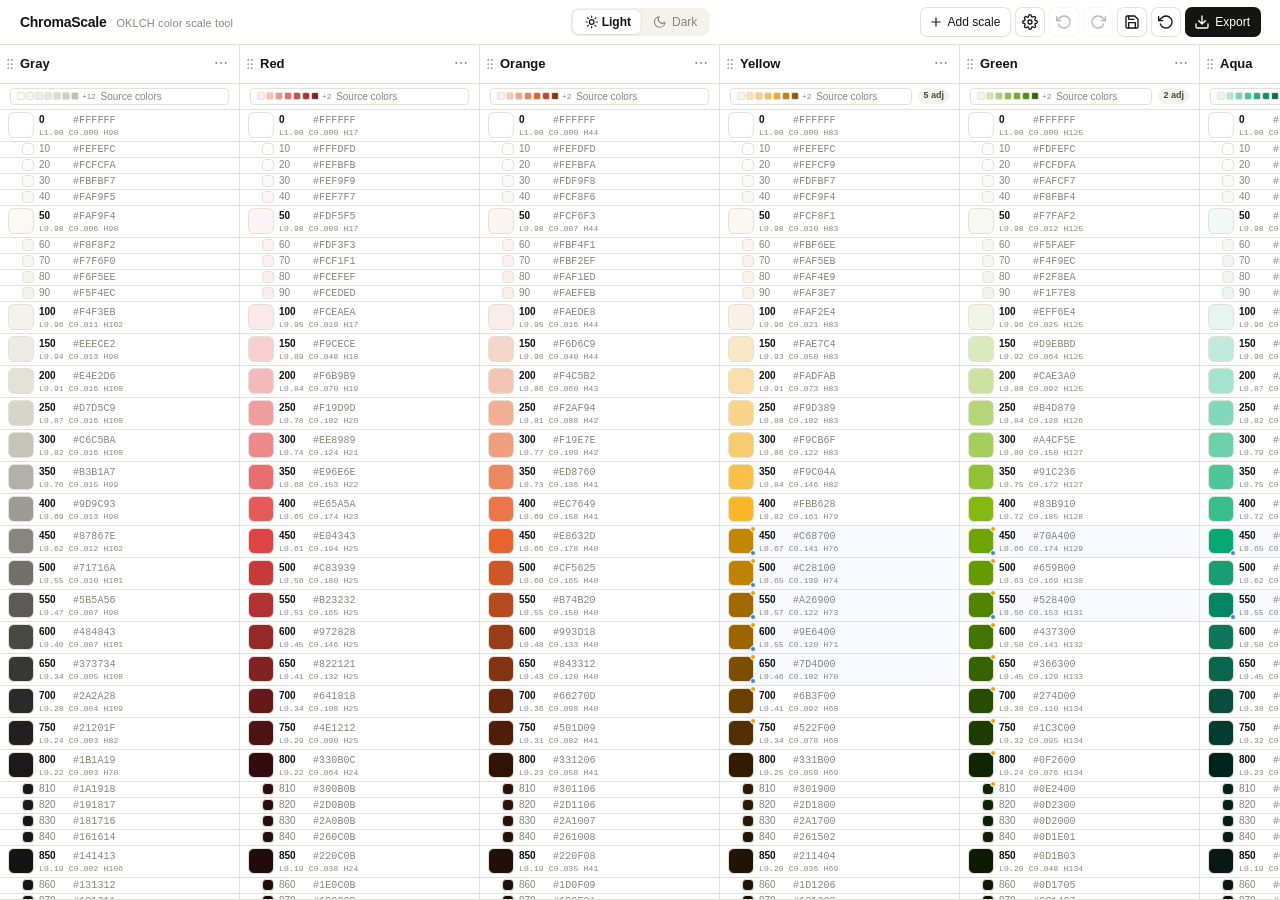
==== index.html @ 550b2a51 "Initial commit: ChromaScale OKLCH color scale generator - Core: OKLCH color engine, 35-step scale ge" ====
<!DOCTYPE html>
<html lang="en">
<head>
  <meta charset="UTF-8">
  <meta name="viewport" content="width=device-width, initial-scale=1.0">
  <title>ChromaScale</title>
  <link rel="stylesheet" href="style.css">
</head>
<body>
  <div id="app"></div>
  <script src="icons.js"></script>
  <script src="color-engine.js"></script>
  <script src="curve-editor.js"></script>
  <script src="scale-manager.js"></script>
  <script src="figma-push.js"></script>
  <script src="undo-manager.js"></script>

  <script src="ui.js"></script>
</body>
</html>
---- style.css ----
/* Register theme colors as typed properties so they can be transitioned */
@property --bg          { syntax: '<color>'; initial-value: #ffffff; inherits: true; }
@property --bg-subtle   { syntax: '<color>'; initial-value: #fafafa; inherits: true; }
@property --bg-muted    { syntax: '<color>'; initial-value: #f5f5f5; inherits: true; }
@property --bg-alt      { syntax: '<color>'; initial-value: #fafafa; inherits: true; }
@property --hover       { syntax: '<color>'; initial-value: #fafafa; inherits: true; }
@property --border      { syntax: '<color>'; initial-value: #e8e8e8; inherits: true; }
@property --border-strong { syntax: '<color>'; initial-value: #d0d0d0; inherits: true; }
@property --border-hover { syntax: '<color>'; initial-value: #aaaaaa; inherits: true; }
@property --text        { syntax: '<color>'; initial-value: #111111; inherits: true; }
@property --text-secondary { syntax: '<color>'; initial-value: #555555; inherits: true; }
@property --text-muted  { syntax: '<color>'; initial-value: #999999; inherits: true; }
@property --text-muted-strong { syntax: '<color>'; initial-value: #777777; inherits: true; }
@property --accent      { syntax: '<color>'; initial-value: #111111; inherits: true; }
@property --accent-fg   { syntax: '<color>'; initial-value: #ffffff; inherits: true; }
@property --outline-active { syntax: '<color>'; initial-value: #888888; inherits: true; }

*, *::before, *::after { box-sizing: border-box; margin: 0; padding: 0; }

/* Theme transition — only active during mode switch, removed after to prevent flash on page load */
:root.theme-transitioning {
  transition:
    --bg 0.18s ease,
    --bg-subtle 0.18s ease,
    --bg-muted 0.18s ease,
    --bg-alt 0.18s ease,
    --hover 0.18s ease,
    --border 0.18s ease,
    --border-strong 0.18s ease,
    --border-hover 0.18s ease,
    --text 0.18s ease,
    --text-secondary 0.18s ease,
    --text-muted 0.18s ease,
    --text-muted-strong 0.18s ease,
    --accent 0.18s ease,
    --accent-fg 0.18s ease,
    --outline-active 0.18s ease;
}

:root {
  --font-sans: -apple-system, BlinkMacSystemFont, "Segoe UI", Roboto, Helvetica, Arial, sans-serif;
  --font-mono: ui-monospace, "SF Mono", SFMono-Regular, Menlo, Consolas, "Liberation Mono", monospace;
  --bg: #ffffff;
  --bg-subtle: #fafafa;
  --bg-muted: #f5f5f5;
  --border: #e8e8e8;
  --border-strong: #d0d0d0;
  --text: #111;
  --text-secondary: #555;
  --text-muted: #999;
  --text-muted-strong: #777;
  --accent: #111;
  --accent-fg: #fff;
  --radius: 6px;
  --radius-sm: 4px;
}

html, body { 
  height: 100%; 
  font-family: var(--font-sans); 
  color: var(--text); 
  background: var(--bg);
  font-size: 13px;
  line-height: 1.5;
  -webkit-font-smoothing: antialiased;
}

#app {
  display: flex;
  flex-direction: column;
  height: 100vh;
  overflow: hidden;
}

/* === Header === */
.app-header {
  position: relative;
  display: flex;
  align-items: center;
  justify-content: space-between;
  padding: 8px 20px;
  border-bottom: 1px solid var(--border);
  flex-shrink: 0;
  background: var(--bg);
  z-index: 10;
}

.header-left { display: flex; align-items: baseline; gap: 10px; min-width: 0; }
.app-title { font-size: 14px; font-weight: 700; letter-spacing: -0.02em; white-space: nowrap; }
.app-subtitle { font-size: 11px; color: var(--text-muted); font-weight: 400; letter-spacing: 0.01em; white-space: nowrap; }
.header-center { position: absolute; left: 50%; transform: translateX(-50%); }
.header-actions { display: flex; gap: 6px; }
.settings-wrap { position: relative; }
.settings-popover {
  position: absolute;
  top: calc(100% + 6px);
  right: 0;
  background: var(--bg);
  border: 1px solid var(--border);
  border-radius: var(--radius);
  box-shadow: 0 8px 24px rgba(0,0,0,0.12);
  z-index: 1000;
  min-width: 240px;
}
.settings-popover-header {
  padding: 10px 14px 8px;
  font-size: 12px;
  font-weight: 600;
  color: var(--text-secondary);
  border-bottom: 1px solid var(--border);
}
.settings-popover-header:not(:first-child) {
  border-top: 1px solid var(--border);
  margin-top: 2px;
}
.settings-popover-body {
  padding: 10px 14px;
  display: flex;
  flex-direction: column;
  gap: 10px;
}
.settings-row {
  display: flex;
  align-items: center;
  justify-content: space-between;
  gap: 10px;
}
.settings-label {
  font-size: 12px;
  color: var(--text);
  white-space: nowrap;
}
.settings-hint {
  color: var(--text-secondary);
  font-weight: 400;
}
.settings-row .control-input {
  width: 70px;
  flex-shrink: 0;
}

/* === Buttons === */
.btn {
  display: inline-flex;
  align-items: center;
  gap: 5px;
  padding: 5px 10px;
  border: none;
  border-radius: var(--radius);
  background: var(--bg);
  color: var(--text);
  font-family: var(--font-sans);
  font-size: 12px;
  font-weight: 500;
  cursor: pointer;
  line-height: 1.4;
  white-space: nowrap;
  /* Layered box-shadow border: spacer, border, outline, ring */
  box-shadow:
    0 0 0 0px transparent,
    0 0 0 1px var(--border),
    0 0 0 0px transparent,
    0 0 0 0px transparent;
  transition:
    box-shadow ease-out 200ms,
    background ease-out 200ms,
    color ease-out 100ms;
}
.btn:hover {
  background: var(--bg);
  box-shadow:
    0 0 0 2px var(--bg),
    0 0 0 3px var(--border-hover, var(--border-strong)),
    0 0 0 0px transparent,
    0 0 0 0px transparent;
  transition:
    box-shadow ease-in-out 100ms,
    background ease-in-out 100ms,
    color ease-in-out 50ms;
}
.btn:active {
  box-shadow:
    0 0 0 0px transparent,
    0 0 0 1px var(--border),
    0 0 0 0px transparent,
    0 0 0 0px transparent;
  transition:
    box-shadow ease-in-out 50ms,
    background ease-in-out 50ms,
    color ease-in-out 25ms;
}
.btn-primary {
  background: var(--accent);
  color: var(--accent-fg);
  box-shadow:
    0 0 0 0px transparent,
    0 0 0 1px var(--accent),
    0 0 0 0px transparent,
    0 0 0 0px transparent;
}
.btn-primary:hover {
  background: var(--accent);
  box-shadow:
    0 0 0 0.5px var(--accent),
    0 0 0 2px var(--accent),
    0 0 0 0px transparent,
    0 0 0 0px transparent;
}
.btn-primary:active {
  box-shadow:
    0 0 0 0px transparent,
    0 0 0 1px var(--accent),
    0 0 0 0px transparent,
    0 0 0 0px transparent;
}
.btn-ghost {
  background: transparent;
  color: var(--text-secondary);
  box-shadow: none;
}
.btn-ghost:hover { background: var(--bg-muted); color: var(--text); box-shadow: none; }
.btn > svg:first-child { margin-left: -2px; }
.btn-icon-only { padding: 0 6px; line-height: 0; height: 28px; }
.btn-icon-only > svg:first-child { margin-left: 0; }
.btn-icon-only:disabled { opacity: 0.3; cursor: default; pointer-events: none; }
/* === Popover + Anchor Positioning Tooltips === */
/* Base: position: fixed with JS-set custom properties as fallback for older browsers.
   Enhanced: CSS anchor positioning (Chrome 125+, Firefox 131+, Safari 18+) overrides. */
#shared-tooltip {
  position: fixed;
  top: var(--tip-top, -9999px);
  left: var(--tip-left, -9999px);
  translate: -50% 0;
  margin: 0;
  margin-top: -6px;
  pointer-events: none;
  background: var(--accent);
  color: var(--accent-fg);
  padding: 4px 8px;
  border: none;
  border-radius: 6px;
  font-family: var(--font-sans);
  font-size: 12px;
  font-weight: 500;
  line-height: 1.4;
  letter-spacing: 0.005em;
  white-space: nowrap;
  box-shadow: 0 4px 12px rgba(0,0,0,0.12), 0 1px 3px rgba(0,0,0,0.08);
  max-width: 260px;
}

/* Enhanced: CSS Anchor Positioning */
@supports (anchor-name: --x) {
  #shared-tooltip {
    top: auto;
    left: auto;
    position-anchor: --tip-anchor;
    inset: auto;
    bottom: anchor(top);
    left: anchor(center);
    margin-top: 0;
    margin-bottom: 6px;
    position-try-fallbacks: flip-block;
  }
}
/* Override default popover ::backdrop */
#shared-tooltip::backdrop {
  display: none;
}
.btn-icon {
  display: inline-flex;
  align-items: center;
  justify-content: center;
  width: 24px;
  height: 24px;
  border: none;
  background: transparent;
  border-radius: var(--radius-sm);
  cursor: pointer;
  color: var(--text-muted);
  transition: all 0.12s;
  flex-shrink: 0;
}
.btn-icon:hover { background: var(--bg-muted); color: var(--text); }

/* === Scale More Menu === */
.scale-more-wrap {
  position: relative;
  flex-shrink: 0;
  margin-right: 0px;
}
.btn-more {
  color: var(--text-muted);
  transition: color 0.12s;
}
.btn-more:hover {
  color: var(--text-muted-strong);
}
.btn-more.active,
.scale-more-wrap:has(.scale-dropdown) .btn-more {
  background: var(--bg-muted);
  color: var(--text);
}
.scale-dropdown {
  position: absolute;
  top: calc(100% + 4px);
  right: 0;
  z-index: 200;
  min-width: 180px;
  background: var(--bg);
  border: 1px solid var(--border);
  border-radius: var(--radius);
  box-shadow: 0 8px 24px rgba(0,0,0,0.12), 0 2px 6px rgba(0,0,0,0.06);
  padding: 4px;
  animation: dropdownIn 0.12s ease-out;
}
@keyframes dropdownIn {
  from { opacity: 0; transform: translateY(-4px) scale(0.97); }
}
.dropdown-item {
  display: flex;
  align-items: center;
  gap: 8px;
  width: 100%;
  padding: 6px 10px;
  border: none;
  background: transparent;
  border-radius: 4px;
  cursor: pointer;
  font-family: var(--font-sans);
  font-size: 12px;
  color: var(--text);
  text-align: left;
  transition: background 0.1s;
}
.dropdown-item:hover:not(:disabled) {
  background: var(--bg-muted);
}
.dropdown-item:disabled {
  opacity: 0.35;
  cursor: not-allowed;
}
.dropdown-item-icon {
  display: flex;
  align-items: center;
  color: var(--text-muted);
  flex-shrink: 0;
}
.dropdown-item:hover:not(:disabled) .dropdown-item-icon {
  color: var(--text);
}
.dropdown-item-label {
  flex: 1;
}
.dropdown-item-danger {
  color: #dc2626;
}
.dropdown-item-danger .dropdown-item-icon {
  color: #dc2626;
}
.dropdown-item-danger:hover:not(:disabled) {
  background: #fef2f2;
  color: #dc2626;
}
.dropdown-item-danger:hover:not(:disabled) .dropdown-item-icon {
  color: #dc2626;
}
.dropdown-divider {
  height: 1px;
  background: var(--border);
  margin: 4px 0;
}
body.dark-mode .scale-dropdown {
  box-shadow: 0 8px 24px rgba(0,0,0,0.4), 0 2px 6px rgba(0,0,0,0.2);
}
body.dark-mode .dropdown-item-danger:hover:not(:disabled) {
  background: rgba(220,38,38,0.12);
}

/* === Scales Container === */
.scales-container {
  display: flex;
  gap: 0;
  overflow-x: scroll;
  overflow-y: hidden;
  flex: 1;
  min-height: 0;
  border-bottom: 1px solid var(--border);
  padding: 0;
}

/* === Scale Column === */
.scale-column {
  min-width: 240px;
  flex: 1 0 240px;
  border-right: 1px solid var(--border);
  display: flex;
  flex-direction: column;
  overflow: clip;
  overflow-clip-margin: 40px;
  transition: background 0.12s, box-shadow 0.2s ease, padding 0.2s ease, opacity 0.2s ease;
}
.scale-column:hover { background: var(--hover); }
.scale-column.dimmed {
  opacity: 0.35;
  pointer-events: auto;
}
.scale-column.dimmed:hover { opacity: 0.55; }
.scale-column.selected,
.scale-column.source-active {
  background: var(--bg-subtle);
  border-radius: 12px;
  box-shadow: 0 0 0 8px var(--scale-step0, var(--bg)), inset 0 0 0 2px var(--outline-active);
  padding: 2px;
  z-index: 2;
  position: relative;
}
.scale-column.selected .scale-header,
.scale-column.source-active .scale-header {
  border-bottom-color: var(--outline-active);
  border-bottom-width: 2px;
}

.scale-header {
  display: flex;
  align-items: center;
  justify-content: space-between;
  padding: 6px 6px 6px 0;
  border-bottom: 1px solid var(--border);
  flex-shrink: 0;
  gap: 4px;
}

.drag-handle {
  display: flex;
  align-items: center;
  justify-content: center;
  width: 20px;
  height: 24px;
  flex-shrink: 0;
  cursor: grab;
  color: var(--text-muted);
  opacity: 1;
  margin-right: -8px;
  transition: color 0.12s;
}
.drag-handle:hover {
  color: var(--text-muted-strong);
}
.drag-handle:active {
  cursor: grabbing;
}

.scale-column.dragging {
  opacity: 0.4;
}
.scale-column.drag-over-left {
  box-shadow: inset 3px 0 0 var(--accent);
}
.scale-column.drag-over-right {
  box-shadow: inset -3px 0 0 var(--accent);
}

.header-badge {
  font-size: 9px;
  font-weight: 600;
  padding: 1px 5px;
  border-radius: 8px;
  white-space: nowrap;
  flex-shrink: 0;
}
.adjusted-badge { background: var(--bg-muted); color: var(--text-secondary); }

.scale-name-input {
  border: none;
  background: transparent;
  font-family: var(--font-sans);
  font-size: 13px;
  font-weight: 600;
  color: var(--text);
  padding: 2px 4px;
  border-radius: var(--radius-sm);
  width: 100%;
  min-width: 0;
  outline: none;
}
.scale-name-input:focus { background: var(--bg); box-shadow: 0 0 0 1.5px var(--border-strong); }

/* === Source Colors Button === */
.source-colors-wrap {
  position: relative;
  flex-shrink: 0;
  padding: 4px 10px;
  border-bottom: 1px solid var(--border);
  display: flex;
  align-items: center;
  justify-content: center;
  gap: 6px;
}

.btn-source-colors {
  display: flex;
  align-items: center;
  flex: 1;
  gap: 5px;
  padding: 2px 6px;
  border: 1px solid var(--border);
  border-radius: var(--radius-sm);
  background: var(--bg);
  cursor: pointer;
  font-family: var(--font-sans);
  font-size: 10px;
  color: var(--text-muted);
  transition: all 0.12s;
  white-space: nowrap;
}
.btn-source-colors:hover {
  border-color: var(--border-strong);
  color: var(--text-secondary);
  background: var(--bg-muted);
}

.source-swatches-row {
  display: flex;
  gap: 1px;
  align-items: center;
}

.source-mini-swatch {
  width: 8px;
  height: 8px;
  border-radius: 2px;
  border: 0.5px solid var(--border);
  flex-shrink: 0;
}

.source-more {
  font-size: 8px;
  color: var(--text-muted);
  margin-left: 2px;
}

.source-label {
  font-weight: 500;
}

/* === Source Colors Panel (full-column takeover) === */
.source-panel {
  position: absolute;
  inset: 0;
  z-index: 10;
  background: var(--bg);
  display: flex;
  flex-direction: column;
  overflow: hidden;
  border-radius: inherit;
  /* enter animation */
  animation: sourcePanelIn 0.28s cubic-bezier(0.16, 1, 0.3, 1);
}
.source-panel.closing {
  animation: sourcePanelOut 0.2s cubic-bezier(0.4, 0, 0.7, 0.2) forwards;
}

@keyframes sourcePanelIn {
  from { opacity: 0; transform: translateY(-6px); }
  to   { opacity: 1; transform: translateY(0); }
}
@keyframes sourcePanelOut {
  from { opacity: 1; transform: translateY(0); }
  to   { opacity: 0; transform: translateY(-6px); }
}

.source-panel-gradient {
  flex-shrink: 0;
  margin: 8px 0 8px 8px;
  border-radius: 8px;
  border: 1px solid var(--border);
}

.source-panel-content {
  flex: 1;
  display: flex;
  flex-direction: column;
  min-width: 0;
  overflow: hidden;
}

.source-panel-middle {
  display: flex;
  flex-direction: row;
  flex: 1;
  min-height: 0;
  overflow: hidden;
}

.source-panel-header {
  display: flex;
  align-items: center;
  justify-content: space-between;
  padding: 6px 10px;
  border-bottom: 1px solid var(--border);
  flex-shrink: 0;
}

.source-panel-title {
  font-size: 11px;
  font-weight: 600;
  color: var(--text-secondary);
}

.source-panel-list {
  padding: 8px 10px;
  display: flex;
  flex-direction: column;
  gap: 4px;
  flex: 1;
  overflow-y: auto;
  min-height: 0;
}

.source-panel .out-of-range-note {
  margin: 0 10px 4px;
  flex-shrink: 0;
}

.source-panel-footer {
  padding: 8px 10px 8px;
  flex-shrink: 0;
  display: flex;
  justify-content: center;
}

/* === Color Inputs === */
.color-input-row {
  display: flex;
  align-items: center;
  gap: 4px;
}

.color-swatch-input {
  width: 20px;
  height: 20px;
  border-radius: var(--radius-sm);
  border: 1px solid var(--border);
  cursor: pointer;
  position: relative;
  overflow: hidden;
  flex-shrink: 0;
}

.native-color-picker {
  position: absolute;
  inset: -4px;
  width: calc(100% + 8px);
  height: calc(100% + 8px);
  opacity: 0;
  cursor: pointer;
}

.hex-input {
  flex: 1;
  min-width: 0;
  border: 1px solid var(--border);
  border-radius: var(--radius-sm);
  padding: 2px 5px;
  font-family: var(--font-mono);
  font-size: 10px;
  background: var(--bg);
  color: var(--text);
  outline: none;
}
.hex-input:focus { border-color: var(--accent); }

.color-input-row.out-of-range {
  position: relative;
}
.color-input-row.out-of-range::after {
  content: '';
  position: absolute;
  inset: 0;
  background: repeating-linear-gradient(
    -45deg,
    transparent,
    transparent 3px,
    rgba(0,0,0,0.03) 3px,
    rgba(0,0,0,0.03) 5px
  );
  pointer-events: none;
  border-radius: 2px;
}

.out-of-range-note {
  font-size: 10px;
  color: #b45309;
  background: #fffbeb;
  border: 1px solid #fde68a;
  border-radius: var(--radius-sm);
  padding: 2px 6px;
  margin-top: 2px;
  line-height: 1.4;
}

.btn-add-color { font-size: 11px; padding: 5px 8px; width: 100%; justify-content: center; }
.btn-remove-color { width: 20px; height: 20px; }

/* === Swatch Area === */
.swatch-area {
  position: relative;
  display: flex;
  gap: 0;
  flex: 1;
  min-height: 0;
  overflow-y: auto;
  border-radius: inherit;
}

.gradient-strip {
  flex-shrink: 0;
  border-right: 1px solid var(--border);
}

.swatch-list {
  flex: 1;
  display: flex;
  flex-direction: column;
}

.swatch-list .swatch-row {
  flex: 1;
}
.swatch-list .swatch-row.minor {
  flex: 0.55;
}

.swatch-divider {
  height: 1px;
  background: var(--border);
  margin: 0;
  flex-shrink: 0;
}

/* Compact swatch rows — major steps taller, minor steps shorter */
.swatch-row {
  display: flex;
  align-items: center;
  gap: 5px;
  padding: 2px 8px;
  flex-shrink: 0;
  min-height: 32px;
  border-bottom: 1px solid var(--border);
  transition: background 0.08s;
}
.swatch-row:last-child { border-bottom: none; }
.swatch-row:hover {
  background: var(--bg-subtle);
  border-radius: 8px;
  box-shadow: inset 0 0 0 1.5px var(--outline-active);
  z-index: 1;
  position: relative;
  border-color: transparent;
}
.swatch-row.minor:hover {
  border-radius: 5px;
}

/* Minor steps are more compact */
.swatch-row.minor {
  min-height: 16px;
  max-height: 20px;
  padding: 1px 8px 1px 22px;
}
.swatch-row.minor .step-label {
  font-weight: 400;
  color: var(--text-muted);
}
.swatch-row.minor .swatch-color {
  width: 12px;
  height: 12px;
  border-radius: 4px;
}

/* Adjusted steps get subtle highlight */
.swatch-row.adjusted {
  background: rgba(59, 130, 246, 0.04);
}

.swatch-color {
  width: 26px;
  height: 26px;
  border-radius: 6px;
  border: 1px solid var(--border);
  flex-shrink: 0;
  position: relative;
}

.gamut-dot {
  position: absolute;
  top: -3px;
  right: -3px;
  width: 6px;
  height: 6px;
  border-radius: 50%;
  background: #f59e0b;
  border: 1px solid var(--bg);
}

.adjusted-dot {
  position: absolute;
  bottom: -3px;
  right: -3px;
  width: 6px;
  height: 6px;
  border-radius: 50%;
  background: #3b82f6;
  border: 1px solid var(--bg);
}

.swatch-info {
  flex: 1;
  min-width: 0;
  display: flex;
  flex-direction: column;
  gap: 0;
}

.swatch-label-hex {
  display: flex;
  align-items: baseline;
  gap: 6px;
}

.step-label {
  font-weight: 600;
  font-size: 10px;
  color: var(--text);
  width: 28px;
  flex-shrink: 0;
  font-variant-numeric: tabular-nums;
}

.hex-value {
  font-family: var(--font-mono);
  font-size: 10px;
  color: var(--text-muted);
  letter-spacing: 0.01em;
}

.swatch-oklch {
  font-family: var(--font-mono);
  font-size: 8px;
  color: var(--text-muted);
  letter-spacing: 0.02em;
  line-height: 1.2;
}

/* === Toast Notification === */
.toast-notification {
  position: fixed;
  bottom: 24px;
  left: 50%;
  transform: translateX(-50%) translateY(20px);
  background: var(--text);
  color: var(--bg);
  padding: 8px 20px;
  border-radius: 8px;
  font-size: 13px;
  font-weight: 500;
  box-shadow: 0 4px 16px rgba(0,0,0,0.2);
  z-index: 10000;
  opacity: 0;
  transition: opacity 0.2s, transform 0.2s;
  pointer-events: none;
}
.toast-notification.visible {
  opacity: 1;
  transform: translateX(-50%) translateY(0);
}
.toast-notification.toast-error {
  background: #b53333;
}
body.dark-mode .toast-notification.toast-error {
  background: #e04343;
  color: #fff;
}

/* === Mode Toggle === */
.mode-toggle {
  display: flex;
  gap: 2px;
  border-radius: 8px;
  padding: 2px;
  background: var(--bg-muted);
  position: relative;
}
.mode-slider {
  position: absolute;
  top: 2px;
  border-radius: 6px;
  background: var(--bg);
  box-shadow: 0 1px 3px rgba(0,0,0,0.08), 0 0 0 1px rgba(0,0,0,0.04);
  pointer-events: none;
  z-index: 0;
  transition: left 0.18s cubic-bezier(0.4, 0, 0.2, 1), width 0.18s cubic-bezier(0.4, 0, 0.2, 1);
}
body.dark-mode .mode-slider {
  box-shadow: 0 1px 3px rgba(0,0,0,0.3), 0 0 0 1px var(--border);
}
.mode-btn {
  position: relative;
  z-index: 1;
  display: flex;
  align-items: center;
  gap: 5px;
  padding: 5px 10px;
  font-size: 12px;
  font-weight: 400;
  border: none;
  background: transparent;
  color: var(--text-muted);
  cursor: pointer;
  border-radius: 6px;
  transition: color 0.25s ease;
}
.mode-btn .mode-label {
  transition: font-weight 0.2s ease;
}
.mode-btn.active {
  color: var(--text);
}
.mode-btn.active .mode-label {
  font-weight: 600;
}
.mode-btn:not(.active):hover {
  color: var(--text);
}
/* Icon switching: outline shown by default, filled when active */
.mode-icon {
  display: flex;
  align-items: center;
  transition: opacity 0.2s ease, transform 0.2s ease;
}
.mode-icon-filled {
  position: absolute;
  left: 12px;
  opacity: 0;
  transform: scale(0.7);
}
.mode-icon-outline {
  opacity: 1;
  transform: scale(1);
}
.mode-btn.active .mode-icon-filled {
  opacity: 1;
  transform: scale(1);
}
.mode-btn.active .mode-icon-outline {
  opacity: 0;
  transform: scale(0.7);
}
/* Dark mode: stronger shadows for elevated surfaces */
body.dark-mode .settings-popover {
  box-shadow: 0 8px 24px rgba(0,0,0,0.4), 0 2px 6px rgba(0,0,0,0.2);
}
body.dark-mode .modal {
  box-shadow: 0 20px 60px rgba(0,0,0,0.5), 0 0 0 1px var(--border);
}
body.dark-mode .scale-column.selected,
body.dark-mode .scale-column.source-active {
  box-shadow: 0 0 0 8px var(--scale-step0, var(--bg)), inset 0 0 0 2px var(--outline-active);
}
/* dark-mode .mode-btn.active box-shadow moved to .mode-slider */
body.dark-mode ::selection { background: rgba(255,255,255,0.12); }

/* === Curve panel close button === */
#btn-close-curve { margin-right: -6px; }
.btn-close-panel {
  display: flex;
  align-items: center;
  justify-content: center;
  width: 28px;
  height: 28px;
  border: none;
  border-radius: 6px;
  background: transparent;
  color: var(--text-muted);
  cursor: pointer;
  padding: 0;
  margin-left: 8px;
  transition: background 0.12s, color 0.12s;
}
.btn-close-panel:hover {
  background: var(--bg-muted);
  color: var(--text);
}

/* === Swatch row hover actions === */
.swatch-actions {
  display: flex;
  gap: 2px;
  align-items: center;
  margin-left: auto;
  opacity: 0;
  transition: opacity 0.12s;
  flex-shrink: 0;
}
.swatch-row:hover .swatch-actions {
  opacity: 1;
}
.swatch-action-btn {
  display: flex;
  align-items: center;
  justify-content: center;
  width: 22px;
  height: 22px;
  border: none;
  border-radius: 4px;
  background: transparent;
  color: var(--text-muted);
  cursor: pointer;
  padding: 0;
  transition: background 0.12s, color 0.12s;
}
.swatch-action-btn:hover {
  background: var(--bg-muted);
  color: var(--text);
}

/* === Contrast hover highlights === */
.swatch-row.hover-source {
  background: var(--bg-muted) !important;
  z-index: 2;
  position: relative;
}

.scale-column.contrast-hover .swatch-row:not(.hover-source):not(.contrast-a):not(.contrast-aa):not(.contrast-aaa) {
  opacity: 0.35;
}

/* A — 3:1 (large text) — gap ≥ 450 */
.swatch-row.contrast-a {
  position: relative;
  background: rgba(245, 158, 11, 0.08) !important;
  box-shadow: inset 3px 0 0 #f59e0b;
}

/* AA — 4.5:1 (normal text) — gap ≥ 550 */
.swatch-row.contrast-aa {
  position: relative;
  background: rgba(99, 102, 241, 0.08) !important;
  box-shadow: inset 3px 0 0 #6366f1;
}

/* AAA — 7:1 (enhanced) — gap ≥ 650 */
.swatch-row.contrast-aaa {
  position: relative;
  background: rgba(16, 185, 129, 0.08) !important;
  box-shadow: inset 3px 0 0 #10b981;
}

.contrast-ratio-badge {
  position: absolute;
  right: 4px;
  top: 50%;
  transform: translateY(-50%);
  font-family: var(--font-mono);
  font-size: 9px;
  font-weight: 600;
  padding: 1px 5px;
  border-radius: 6px;
  line-height: 1.3;
  white-space: nowrap;
  z-index: 3;
  pointer-events: none;
}

.contrast-a .contrast-ratio-badge {
  background: #fef3c7;
  color: #92400e;
}

.contrast-aa .contrast-ratio-badge {
  background: #e0e7ff;
  color: #3730a3;
}

.contrast-aaa .contrast-ratio-badge {
  background: #d1fae5;
  color: #065f46;
}

/* Zone boundary labels */
.contrast-zone-label {
  position: absolute;
  right: 4px;
  top: -1px;
  font-size: 8px;
  font-weight: 700;
  letter-spacing: 0.04em;
  text-transform: uppercase;
  padding: 0 4px;
  line-height: 1.4;
  border-radius: 0 0 3px 3px;
  z-index: 4;
  pointer-events: none;
}

.zone-label-a {
  background: #f59e0b;
  color: #fff;
}

.zone-label-aa {
  background: #6366f1;
  color: #fff;
}

.zone-label-aaa {
  background: #10b981;
  color: #fff;
}

/* Dark mode: contrast ratio badges */
body.dark-mode .contrast-a .contrast-ratio-badge {
  background: rgba(245, 158, 11, 0.2);
  color: #fbbf24;
}
body.dark-mode .contrast-aa .contrast-ratio-badge {
  background: rgba(99, 102, 241, 0.2);
  color: #a5b4fc;
}
body.dark-mode .contrast-aaa .contrast-ratio-badge {
  background: rgba(16, 185, 129, 0.2);
  color: #6ee7b7;
}

/* === Curve Panel === */
.curve-panel {
  border-top: 1px solid var(--border);
  padding: 10px 20px 14px;
  background: var(--bg-subtle);
  flex-shrink: 0;
  max-height: 44vh;
  overflow-y: auto;
  /* Slide animation */
  animation: curveSlideUp 0.22s cubic-bezier(0.22, 0.61, 0.36, 1) both;
  transform-origin: bottom;
}
.curve-panel.closing {
  animation: curveSlideDown 0.18s cubic-bezier(0.55, 0.06, 0.68, 0.19) both;
}
@keyframes curveSlideUp {
  from { opacity: 0; transform: translateY(16px); max-height: 0; padding-top: 0; padding-bottom: 0; }
  to   { opacity: 1; transform: translateY(0);    max-height: 44vh; padding-top: 10px; padding-bottom: 14px; }
}
@keyframes curveSlideDown {
  from { opacity: 1; transform: translateY(0);    max-height: 44vh; padding-top: 10px; padding-bottom: 14px; }
  to   { opacity: 0; transform: translateY(16px); max-height: 0; padding-top: 0; padding-bottom: 0; }
}

.curve-panel-header {
  display: flex;
  align-items: center;
  justify-content: space-between;
  margin-bottom: 4px;
}

.curve-panel-title-wrap {
  display: flex;
  align-items: baseline;
  gap: 8px;
}

.curve-panel-title { font-size: 12px; font-weight: 600; }
.curve-scale-name { font-size: 12px; font-weight: 400; color: var(--text-muted); }

.curve-panel-right { display: flex; align-items: center; gap: 16px; }
.curve-controls-inline { display: flex; gap: 12px; }

.control-group { display: flex; align-items: center; gap: 6px; }
.control-label { font-size: 11px; color: var(--text-muted); font-weight: 500; }
.control-input {
  width: 60px;
  border: 1px solid var(--border);
  border-radius: var(--radius-sm);
  padding: 3px 6px;
  font-family: var(--font-mono);
  font-size: 11px;
  background: var(--bg);
  color: var(--text);
  outline: none;
}
.control-input:focus { border-color: var(--accent); }

.curve-help {
  font-size: 10px;
  color: var(--text-muted);
  margin-bottom: 8px;
}

.curve-panel-content {
  display: flex;
  gap: 16px;
}

.curve-canvas-container {
  flex: 1;
  min-width: 0;
}
.curve-canvas {
  background: var(--bg-subtle);
  border: 1px solid var(--border);
}

/* === Validation Sidebar === */
.validation-section {
  width: 200px;
  flex-shrink: 0;
  overflow-y: auto;
  max-height: 240px;
}

.constraint-status {
  display: flex;
  flex-wrap: wrap;
  gap: 4px;
  margin-bottom: 8px;
}

.status-badge {
  font-size: 10px;
  font-weight: 600;
  padding: 2px 8px;
  border-radius: 10px;
}
.status-badge.pass { background: #dcfce7; color: #166534; }
.status-badge.fail { background: #fee2e2; color: #991b1b; }
.status-badge.adjusted { background: #dbeafe; color: #1e40af; }
body.dark-mode .status-badge.pass { background: rgba(34, 197, 94, 0.15); color: #4ade80; }
body.dark-mode .status-badge.fail { background: rgba(239, 68, 68, 0.15); color: #f87171; }
body.dark-mode .status-badge.adjusted { background: rgba(96, 165, 250, 0.15); color: #93bbfd; }

.validation-details { margin-bottom: 6px; }

.validation-summary-row {
  display: flex;
  align-items: center;
  justify-content: space-between;
  cursor: pointer;
  padding: 3px 0;
  user-select: none;
  list-style: none;
}
.validation-summary-row::-webkit-details-marker { display: none; }
.validation-summary-row::before {
  content: '▸';
  font-size: 9px;
  color: var(--text-muted);
  margin-right: 4px;
  transition: transform 0.15s;
}
details[open] > .validation-summary-row::before { transform: rotate(90deg); }

.validation-title { font-size: 10px; font-weight: 600; color: var(--text-secondary); }

.validation-summary {
  font-size: 9px;
  font-weight: 500;
  padding: 1px 5px;
  border-radius: 8px;
}
.validation-summary.all-pass { background: #dcfce7; color: #166534; }
.validation-summary.has-fails { background: #fee2e2; color: #991b1b; }
body.dark-mode .validation-summary.all-pass { background: rgba(34, 197, 94, 0.15); color: #4ade80; }
body.dark-mode .validation-summary.has-fails { background: rgba(239, 68, 68, 0.15); color: #f87171; }

.contrast-list {
  display: flex;
  flex-direction: column;
  border: 1px solid var(--border);
  border-radius: var(--radius);
  overflow: hidden;
  max-height: 160px;
  overflow-y: auto;
}

.contrast-item {
  display: flex;
  align-items: center;
  padding: 2px 6px;
  font-size: 10px;
  border-bottom: 1px solid var(--border);
  gap: 4px;
}
.contrast-item:last-child { border-bottom: none; }
.contrast-item.contrast-fail { background: #fef2f2; }
.contrast-item.ci-more {
  color: var(--text-muted);
  font-style: italic;
  justify-content: center;
}

.ci-pair {
  width: 60px;
  flex-shrink: 0;
  color: var(--text-secondary);
  font-variant-numeric: tabular-nums;
  font-family: var(--font-mono);
  font-size: 9px;
}

.ci-ratio {
  flex: 1;
  font-family: var(--font-mono);
  font-size: 9px;
  font-variant-numeric: tabular-nums;
}

.ci-status {
  width: 14px;
  text-align: center;
  font-size: 10px;
}
.ci-pass { color: #16a34a; }
.ci-fail { color: #dc2626; font-weight: 600; }
body.dark-mode .ci-pass { color: #4ade80; }
body.dark-mode .ci-fail { color: #f87171; }

/* Dark mode: danger items */
body.dark-mode .dropdown-item-danger { color: #f87171; }
body.dark-mode .dropdown-item-danger .dropdown-item-icon { color: #f87171; }
body.dark-mode .dropdown-item-danger:hover:not(:disabled) .dropdown-item-icon { color: #f87171; }

/* Dark mode: out-of-range warning */
body.dark-mode .out-of-range-note {
  color: #fbbf24;
  background: rgba(245, 158, 11, 0.1);
  border-color: rgba(245, 158, 11, 0.25);
}

/* Dark mode: contrast fail row */
body.dark-mode .contrast-item.contrast-fail {
  background: rgba(239, 68, 68, 0.08);
}

/* === Export Modal === */
.modal-overlay {
  position: fixed;
  inset: 0;
  background: rgba(0,0,0,0.35);
  display: flex;
  align-items: center;
  justify-content: center;
  z-index: 1000;
  backdrop-filter: blur(3px);
  animation: fadeIn 0.15s;
}

@keyframes fadeIn { from { opacity: 0; } }
@keyframes slideUp { from { transform: translateY(8px); opacity: 0; } }

.modal {
  background: var(--bg);
  border-radius: 16px;
  box-shadow: 0 20px 60px rgba(0,0,0,0.2), 0 0 0 1px rgba(0,0,0,0.06);
  width: 580px;
  max-width: 90vw;
  max-height: 80vh;
  overflow: hidden;
  display: flex;
  flex-direction: column;
  animation: slideUp 0.2s;
}

.modal-header {
  display: flex;
  align-items: center;
  justify-content: space-between;
  padding: 14px 16px;
  border-bottom: 1px solid var(--border);
}

.modal-title { font-size: 14px; font-weight: 600; }
.btn-close-modal { width: 28px; height: 28px; }

.modal-tabs {
  display: flex;
  padding: 0 16px;
  border-bottom: 1px solid var(--border);
}

.modal-tab {
  padding: 8px 14px;
  font-size: 12px;
  font-weight: 500;
  color: var(--text-muted);
  background: none;
  border: none;
  border-bottom: 2px solid transparent;
  cursor: pointer;
  font-family: var(--font-sans);
  margin-bottom: -1px;
}
.modal-tab:hover { color: var(--text); }
.modal-tab.active { color: var(--text); border-bottom-color: var(--accent); }

.modal-body { padding: 16px; overflow-y: auto; }

.export-code {
  background: var(--bg-muted);
  border: 1px solid var(--border);
  border-radius: var(--radius);
  padding: 12px 14px;
  font-family: var(--font-mono);
  font-size: 11px;
  line-height: 1.6;
  overflow-x: auto;
  white-space: pre;
  max-height: 300px;
  overflow-y: auto;
  margin-bottom: 10px;
}

.export-note {
  font-size: 11px;
  color: var(--text-muted);
  margin-bottom: 8px;
  line-height: 1.5;
}
.export-note strong { color: var(--text-secondary); }

.export-actions {
  display: flex;
  gap: 8px;
}
.export-actions .btn {
  flex: 1;
  justify-content: center;
  gap: 6px;
}
.export-actions .btn svg {
  flex-shrink: 0;
}

/* === Scrollbar — hidden until hovered/scrolling === */
::-webkit-scrollbar { width: 5px; height: 5px; }
::-webkit-scrollbar-track { background: transparent; }
::-webkit-scrollbar-thumb { background: transparent; border-radius: 3px; transition: background 0.2s; }
*:hover::-webkit-scrollbar-thumb { background: var(--border); }
*:hover::-webkit-scrollbar-thumb:hover { background: var(--border-strong); }
/* Firefox */
.swatch-area, .swatch-list, .source-panel-list { scrollbar-width: thin; scrollbar-color: transparent transparent; }
.swatch-area:hover, .swatch-list:hover, .source-panel-list:hover { scrollbar-color: var(--border) transparent; }

::selection { background: rgba(0,0,0,0.08); }

/* === Figma API Panel === */
.figma-api-panel { font-size: 12px; }
.fap-section { margin-bottom: 16px; }
.fap-section:last-child { margin-bottom: 0; }
.fap-section-title {
  display: flex; align-items: center; gap: 5px;
  font-size: 11px; font-weight: 600; text-transform: uppercase;
  letter-spacing: 0.05em; color: var(--text-muted);
  margin-bottom: 10px; padding-bottom: 6px;
  border-bottom: 1px solid var(--border);
}
.fap-section-title svg { opacity: 0.5; }
.fap-field { margin-bottom: 10px; }
.fap-field:last-child { margin-bottom: 0; }
.fap-label {
  display: block; font-size: 11px; font-weight: 500;
  color: var(--text-secondary); margin-bottom: 4px;
}
.fap-input {
  width: 100%; padding: 6px 10px;
  border: 1px solid var(--border); border-radius: var(--radius-sm);
  background: var(--bg); color: var(--text);
  font-family: var(--font-sans); font-size: 12px;
  outline: none; transition: border-color 0.12s, box-shadow 0.12s;
}
.fap-input:focus {
  border-color: var(--border-strong);
  box-shadow: 0 0 0 2px rgba(0,0,0,0.05);
}
.fap-input-mono { font-family: var(--font-mono); font-size: 11px; }
.fap-input-sm { width: 160px; padding: 4px 8px; font-size: 11px; }
.fap-input-row { display: flex; gap: 4px; }
.fap-input-row .fap-input { flex: 1; }
.fap-hint {
  font-size: 10px; color: var(--text-muted); margin-top: 4px;
  display: flex; align-items: center; gap: 4px; flex-wrap: wrap;
}
.fap-hint code {
  font-family: var(--font-mono); font-size: 10px; padding: 0 3px;
  background: var(--bg-muted); border-radius: 2px;
}
.fap-hint-sep { opacity: 0.4; }
.fap-link { color: var(--text-secondary); text-decoration: none; }
.fap-link:hover { color: var(--text); text-decoration: underline; }
.fap-checkbox-label {
  display: flex; align-items: center; gap: 4px;
  font-size: 10px; cursor: pointer;
}
.fap-checkbox-label input[type="checkbox"] {
  width: 12px; height: 12px; margin: 0; accent-color: var(--accent);
}
.fap-naming-preview {
  display: flex; flex-wrap: wrap; gap: 4px;
  padding: 6px 8px; background: var(--bg-muted);
  border-radius: var(--radius-sm); border: 1px solid var(--border);
}
.fap-naming-preview code {
  font-family: var(--font-mono); font-size: 10px;
  background: var(--bg); padding: 1px 5px;
  border-radius: 3px; border: 1px solid var(--border);
}

/* Step presets */
.fap-step-presets { display: flex; gap: 6px; margin-bottom: 10px; }
.fap-preset-btn { flex: 1; justify-content: center; font-size: 12px; padding: 8px 14px; }
.fap-step-picker { margin-top: 8px; }
.fap-step-chips {
  display: flex; flex-wrap: wrap; gap: 3px; margin-bottom: 8px;
}
.fap-step-chip {
  padding: 2px 7px; font-size: 10px; font-family: var(--font-mono);
  border: 1px solid var(--border); border-radius: 4px;
  background: var(--bg); color: var(--text-muted);
  cursor: pointer; transition: all 0.1s; line-height: 1.5;
}
.fap-step-chip:hover { border-color: var(--border-strong); color: var(--text); }
.fap-step-chip.active {
  background: var(--accent); color: var(--accent-fg);
  border-color: var(--accent);
}
.fap-step-chip.major { font-weight: 600; }
.fap-add-step-row { display: flex; gap: 6px; align-items: center; }
.btn-sm { padding: 3px 10px; font-size: 11px; }

/* Summary */
.fap-summary { 
  background: var(--bg-muted); border-radius: var(--radius);
  padding: 10px 12px; border: 1px solid var(--border);
}
.fap-summary-line { font-size: 12px; color: var(--text-secondary); margin-bottom: 6px; }
.fap-summary-count { font-weight: 600; color: var(--text); font-variant-numeric: tabular-nums; }
.fap-summary-dim { opacity: 0.6; }
.fap-scales-list { display: flex; flex-wrap: wrap; gap: 4px; }
.fap-scale-chip {
  font-size: 10px; padding: 1px 7px;
  background: var(--bg); border: 1px solid var(--border);
  border-radius: 10px; color: var(--text-secondary);
}

/* Actions */
.fap-actions { display: flex; gap: 8px; margin-top: 14px; }
.fap-push-btn { flex: 1; justify-content: center; padding: 8px 16px; font-size: 12px; font-weight: 600; }
.fap-push-btn:disabled { opacity: 0.6; cursor: wait; }
.fap-curl-btn { flex-shrink: 0; padding: 8px 14px; font-size: 12px; }

/* Status */
.fap-status {
  display: none; margin-top: 10px; padding: 8px 10px;
  border-radius: var(--radius-sm); font-size: 11px; line-height: 1.5;
}
.fap-status a { color: inherit; font-weight: 600; }
.fap-status-info { background: rgba(106,155,204,0.12); color: var(--text-secondary); border: 1px solid rgba(106,155,204,0.25); }
.fap-status-success { background: rgba(85,138,66,0.12); color: var(--text); border: 1px solid rgba(85,138,66,0.25); }
.fap-status-error { background: rgba(166,50,68,0.12); color: var(--text); border: 1px solid rgba(166,50,68,0.25); }
.fap-curl-output {
  margin-top: 6px; padding: 8px;
  background: var(--bg); border: 1px solid var(--border);
  border-radius: var(--radius-sm); font-family: var(--font-mono);
  font-size: 10px; white-space: pre-wrap; word-break: break-all;
  max-height: 120px; overflow-y: auto;
}

/* Spinner animation */
@keyframes spin { to { transform: rotate(360deg); } }

/* Inline SVG icons */
.swatch-action-btn svg, .btn-icon svg, .btn svg, .dropdown-item-icon svg,
.mode-icon svg, .drag-handle svg { vertical-align: middle; }
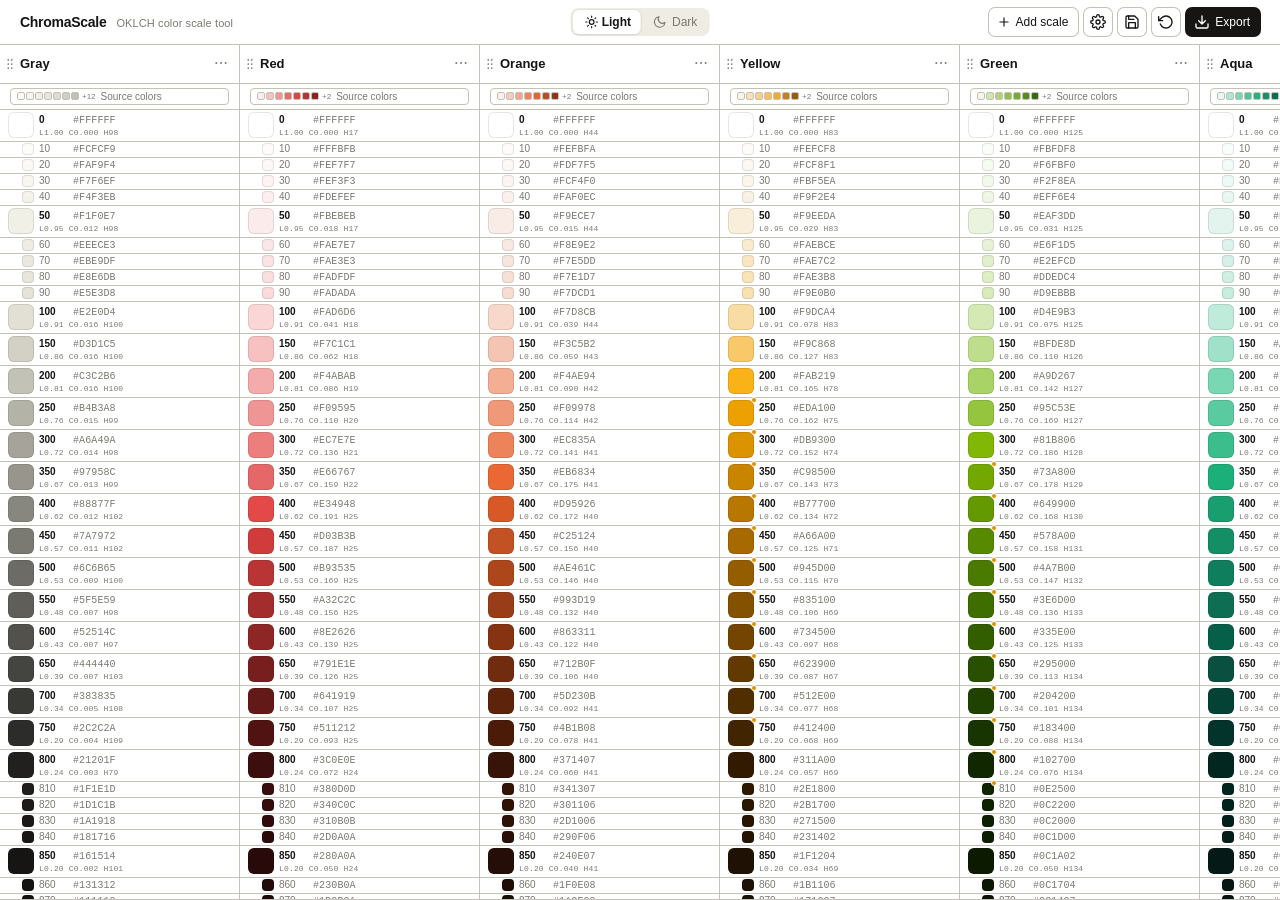
==== commit 378bf515: "Remove undo/redo system Remove UndoManager class, tests, keyboard shortcuts, undo/redo buttons, and " ====
--- a/index.html
+++ b/index.html
@@ -13,8 +13,6 @@
   <script src="curve-editor.js"></script>
   <script src="scale-manager.js"></script>
   <script src="figma-push.js"></script>
-  <script src="undo-manager.js"></script>
-
   <script src="ui.js"></script>
 </body>
 </html>
--- a/style.css
+++ b/style.css
@@ -14,6 +14,26 @@
 @property --accent      { syntax: '<color>'; initial-value: #111111; inherits: true; }
 @property --accent-fg   { syntax: '<color>'; initial-value: #ffffff; inherits: true; }
 @property --outline-active { syntax: '<color>'; initial-value: #888888; inherits: true; }
+
+/* Semantic accent colors — sourced from default scale steps */
+@property --warning        { syntax: '<color>'; initial-value: #DB9300; inherits: true; } /* Yellow 300 — A-tier, gamut, out-of-range */
+@property --warning-subtle { syntax: '<color>'; initial-value: #F9EEDA; inherits: true; } /* Yellow 50 */
+@property --warning-fg     { syntax: '<color>'; initial-value: #311A00; inherits: true; } /* Yellow 800 */
+@property --info           { syntax: '<color>'; initial-value: #6250D6; inherits: true; } /* Violet 500 — AA-tier */
+@property --info-subtle    { syntax: '<color>'; initial-value: #EFEDFF; inherits: true; } /* Violet 50 */
+@property --info-fg        { syntax: '<color>'; initial-value: #1D1649; inherits: true; } /* Violet 800 */
+@property --positive       { syntax: '<color>'; initial-value: #199E70; inherits: true; } /* Aqua 400 — AAA-tier */
+@property --positive-subtle { syntax: '<color>'; initial-value: #E2F4ED; inherits: true; } /* Aqua 50 */
+@property --positive-fg    { syntax: '<color>'; initial-value: #022720; inherits: true; } /* Aqua 800 */
+@property --danger         { syntax: '<color>'; initial-value: #D03B3B; inherits: true; } /* Red 450 — delete, fail */
+@property --danger-subtle  { syntax: '<color>'; initial-value: #FBEBEB; inherits: true; } /* Red 50 */
+@property --danger-fg      { syntax: '<color>'; initial-value: #3C0E0E; inherits: true; } /* Red 800 */
+@property --success        { syntax: '<color>'; initial-value: #649900; inherits: true; } /* Green 400 — pass indicator */
+@property --success-subtle { syntax: '<color>'; initial-value: #EAF3DD; inherits: true; } /* Green 50 */
+@property --success-fg     { syntax: '<color>'; initial-value: #102700; inherits: true; } /* Green 800 */
+@property --adjusted       { syntax: '<color>'; initial-value: #3987E5; inherits: true; } /* Blue 400 — L-adjusted steps */
+@property --adjusted-subtle { syntax: '<color>'; initial-value: #E7F1FB; inherits: true; } /* Blue 50 */
+@property --adjusted-fg    { syntax: '<color>'; initial-value: #032042; inherits: true; } /* Blue 800 */
 
 *, *::before, *::after { box-sizing: border-box; margin: 0; padding: 0; }
 
@@ -51,8 +71,29 @@
   --text-muted-strong: #777;
   --accent: #111;
   --accent-fg: #fff;
+  --border-alpha: rgba(0,0,0,.1);
   --radius: 6px;
   --radius-sm: 4px;
+
+  /* Semantic accents — from default scales */
+  --warning: #DB9300;
+  --warning-subtle: #F9EEDA;
+  --warning-fg: #311A00;
+  --info: #6250D6;
+  --info-subtle: #EFEDFF;
+  --info-fg: #1D1649;
+  --positive: #199E70;
+  --positive-subtle: #E2F4ED;
+  --positive-fg: #022720;
+  --danger: #D03B3B;
+  --danger-subtle: #FBEBEB;
+  --danger-fg: #3C0E0E;
+  --success: #649900;
+  --success-subtle: #EAF3DD;
+  --success-fg: #102700;
+  --adjusted: #3987E5;
+  --adjusted-subtle: #E7F1FB;
+  --adjusted-fg: #032042;
 }
 
 html, body { 
@@ -102,19 +143,17 @@
   z-index: 1000;
   min-width: 240px;
 }
+.settings-section:not(:first-child) {
+  border-top: 1px solid var(--border);
+}
 .settings-popover-header {
-  padding: 10px 14px 8px;
+  padding: 10px 14px 0;
   font-size: 12px;
-  font-weight: 600;
-  color: var(--text-secondary);
-  border-bottom: 1px solid var(--border);
-}
-.settings-popover-header:not(:first-child) {
-  border-top: 1px solid var(--border);
-  margin-top: 2px;
+  font-weight: 700;
+  color: var(--text);
 }
 .settings-popover-body {
-  padding: 10px 14px;
+  padding: 8px 14px 10px;
   display: flex;
   flex-direction: column;
   gap: 10px;
@@ -353,17 +392,17 @@
   flex: 1;
 }
 .dropdown-item-danger {
-  color: #dc2626;
+  color: var(--danger);
 }
 .dropdown-item-danger .dropdown-item-icon {
-  color: #dc2626;
+  color: var(--danger);
 }
 .dropdown-item-danger:hover:not(:disabled) {
-  background: #fef2f2;
-  color: #dc2626;
+  background: var(--danger-subtle);
+  color: var(--danger);
 }
 .dropdown-item-danger:hover:not(:disabled) .dropdown-item-icon {
-  color: #dc2626;
+  color: var(--danger);
 }
 .dropdown-divider {
   height: 1px;
@@ -374,7 +413,7 @@
   box-shadow: 0 8px 24px rgba(0,0,0,0.4), 0 2px 6px rgba(0,0,0,0.2);
 }
 body.dark-mode .dropdown-item-danger:hover:not(:disabled) {
-  background: rgba(220,38,38,0.12);
+  background: color-mix(in srgb, var(--danger) 12%, transparent);
 }
 
 /* === Scales Container === */
@@ -469,7 +508,7 @@
   white-space: nowrap;
   flex-shrink: 0;
 }
-.adjusted-badge { background: var(--bg-muted); color: var(--text-secondary); }
+.adjusted-badge { background: var(--adjusted-subtle); color: var(--adjusted-fg); }
 
 .scale-name-input {
   border: none;
@@ -691,9 +730,9 @@
 
 .out-of-range-note {
   font-size: 10px;
-  color: #b45309;
-  background: #fffbeb;
-  border: 1px solid #fde68a;
+  color: var(--warning-fg);
+  background: var(--warning-subtle);
+  border: 1px solid var(--warning);
   border-radius: var(--radius-sm);
   padding: 2px 6px;
   margin-top: 2px;
@@ -781,14 +820,14 @@
 
 /* Adjusted steps get subtle highlight */
 .swatch-row.adjusted {
-  background: rgba(59, 130, 246, 0.04);
+  background: color-mix(in srgb, var(--adjusted) 4%, transparent);
 }
 
 .swatch-color {
   width: 26px;
   height: 26px;
   border-radius: 6px;
-  border: 1px solid var(--border);
+  box-shadow: inset 0 0 0 1px var(--border-alpha);
   flex-shrink: 0;
   position: relative;
 }
@@ -800,7 +839,7 @@
   width: 6px;
   height: 6px;
   border-radius: 50%;
-  background: #f59e0b;
+  background: var(--warning);
   border: 1px solid var(--bg);
 }
 
@@ -811,7 +850,7 @@
   width: 6px;
   height: 6px;
   border-radius: 50%;
-  background: #3b82f6;
+  background: var(--adjusted);
   border: 1px solid var(--bg);
 }
 
@@ -876,10 +915,10 @@
   transform: translateX(-50%) translateY(0);
 }
 .toast-notification.toast-error {
-  background: #b53333;
+  background: var(--danger);
 }
 body.dark-mode .toast-notification.toast-error {
-  background: #e04343;
+  background: #D14D49; /* Red dark-500 */
   color: #fff;
 }
 
@@ -1032,29 +1071,31 @@
   position: relative;
 }
 
-.scale-column.contrast-hover .swatch-row:not(.hover-source):not(.contrast-a):not(.contrast-aa):not(.contrast-aaa) {
-  opacity: 0.35;
-}
-
-/* A — 3:1 (large text) — gap ≥ 450 */
+/* Steps below any WCAG threshold — show badge but dim */
+.swatch-row.contrast-none {
+  position: relative;
+  opacity: 0.5;
+}
+
+/* A — 3:1 (large text) — gap ≥ 400 */
 .swatch-row.contrast-a {
   position: relative;
-  background: rgba(245, 158, 11, 0.08) !important;
-  box-shadow: inset 3px 0 0 #f59e0b;
-}
-
-/* AA — 4.5:1 (normal text) — gap ≥ 550 */
+  background: color-mix(in srgb, var(--warning) 8%, transparent) !important;
+  box-shadow: inset 3px 0 0 var(--warning);
+}
+
+/* AA — 4.5:1 (normal text) — gap ≥ 500 */
 .swatch-row.contrast-aa {
   position: relative;
-  background: rgba(99, 102, 241, 0.08) !important;
-  box-shadow: inset 3px 0 0 #6366f1;
-}
-
-/* AAA — 7:1 (enhanced) — gap ≥ 650 */
+  background: color-mix(in srgb, var(--info) 8%, transparent) !important;
+  box-shadow: inset 3px 0 0 var(--info);
+}
+
+/* AAA — 7:1 (enhanced) — gap ≥ 600 */
 .swatch-row.contrast-aaa {
   position: relative;
-  background: rgba(16, 185, 129, 0.08) !important;
-  box-shadow: inset 3px 0 0 #10b981;
+  background: color-mix(in srgb, var(--positive) 8%, transparent) !important;
+  box-shadow: inset 3px 0 0 var(--positive);
 }
 
 .contrast-ratio-badge {
@@ -1073,19 +1114,24 @@
   pointer-events: none;
 }
 
+.contrast-none .contrast-ratio-badge {
+  background: var(--bg-muted);
+  color: var(--text-muted);
+}
+
 .contrast-a .contrast-ratio-badge {
-  background: #fef3c7;
-  color: #92400e;
+  background: var(--warning-subtle);
+  color: var(--warning-fg);
 }
 
 .contrast-aa .contrast-ratio-badge {
-  background: #e0e7ff;
-  color: #3730a3;
+  background: var(--info-subtle);
+  color: var(--info-fg);
 }
 
 .contrast-aaa .contrast-ratio-badge {
-  background: #d1fae5;
-  color: #065f46;
+  background: var(--positive-subtle);
+  color: var(--positive-fg);
 }
 
 /* Zone boundary labels */
@@ -1105,32 +1151,36 @@
 }
 
 .zone-label-a {
-  background: #f59e0b;
+  background: var(--warning);
   color: #fff;
 }
 
 .zone-label-aa {
-  background: #6366f1;
+  background: var(--info);
   color: #fff;
 }
 
 .zone-label-aaa {
-  background: #10b981;
+  background: var(--positive);
   color: #fff;
 }
 
 /* Dark mode: contrast ratio badges */
+body.dark-mode .contrast-none .contrast-ratio-badge {
+  background: rgba(255, 255, 255, 0.08);
+  color: rgba(255, 255, 255, 0.4);
+}
 body.dark-mode .contrast-a .contrast-ratio-badge {
-  background: rgba(245, 158, 11, 0.2);
-  color: #fbbf24;
+  background: color-mix(in srgb, var(--warning) 20%, transparent);
+  color: #AB7018; /* Yellow dark-500 */
 }
 body.dark-mode .contrast-aa .contrast-ratio-badge {
-  background: rgba(99, 102, 241, 0.2);
-  color: #a5b4fc;
+  background: color-mix(in srgb, var(--info) 20%, transparent);
+  color: #938EFF; /* Violet dark-600 */
 }
 body.dark-mode .contrast-aaa .contrast-ratio-badge {
-  background: rgba(16, 185, 129, 0.2);
-  color: #6ee7b7;
+  background: color-mix(in srgb, var(--positive) 20%, transparent);
+  color: #61AB92; /* Aqua dark-600 */
 }
 
 /* === Curve Panel === */
@@ -1232,12 +1282,12 @@
   padding: 2px 8px;
   border-radius: 10px;
 }
-.status-badge.pass { background: #dcfce7; color: #166534; }
-.status-badge.fail { background: #fee2e2; color: #991b1b; }
-.status-badge.adjusted { background: #dbeafe; color: #1e40af; }
-body.dark-mode .status-badge.pass { background: rgba(34, 197, 94, 0.15); color: #4ade80; }
-body.dark-mode .status-badge.fail { background: rgba(239, 68, 68, 0.15); color: #f87171; }
-body.dark-mode .status-badge.adjusted { background: rgba(96, 165, 250, 0.15); color: #93bbfd; }
+.status-badge.pass { background: var(--success-subtle); color: var(--success-fg); }
+.status-badge.fail { background: var(--danger-subtle); color: var(--danger-fg); }
+.status-badge.adjusted { background: var(--adjusted-subtle); color: var(--adjusted-fg); }
+body.dark-mode .status-badge.pass { background: color-mix(in srgb, var(--success) 15%, transparent); color: #599107; /* Green dark-500 */ }
+body.dark-mode .status-badge.fail { background: color-mix(in srgb, var(--danger) 15%, transparent); color: #D14D49; /* Red dark-500 */ }
+body.dark-mode .status-badge.adjusted { background: color-mix(in srgb, var(--adjusted) 15%, transparent); color: #3A7FD6; /* Blue dark-500 */ }
 
 .validation-details { margin-bottom: 6px; }
 
@@ -1268,10 +1318,10 @@
   padding: 1px 5px;
   border-radius: 8px;
 }
-.validation-summary.all-pass { background: #dcfce7; color: #166534; }
-.validation-summary.has-fails { background: #fee2e2; color: #991b1b; }
-body.dark-mode .validation-summary.all-pass { background: rgba(34, 197, 94, 0.15); color: #4ade80; }
-body.dark-mode .validation-summary.has-fails { background: rgba(239, 68, 68, 0.15); color: #f87171; }
+.validation-summary.all-pass { background: var(--success-subtle); color: var(--success-fg); }
+.validation-summary.has-fails { background: var(--danger-subtle); color: var(--danger-fg); }
+body.dark-mode .validation-summary.all-pass { background: color-mix(in srgb, var(--success) 15%, transparent); color: #599107; }
+body.dark-mode .validation-summary.has-fails { background: color-mix(in srgb, var(--danger) 15%, transparent); color: #D14D49; }
 
 .contrast-list {
   display: flex;
@@ -1292,7 +1342,7 @@
   gap: 4px;
 }
 .contrast-item:last-child { border-bottom: none; }
-.contrast-item.contrast-fail { background: #fef2f2; }
+.contrast-item.contrast-fail { background: var(--danger-subtle); }
 .contrast-item.ci-more {
   color: var(--text-muted);
   font-style: italic;
@@ -1320,26 +1370,26 @@
   text-align: center;
   font-size: 10px;
 }
-.ci-pass { color: #16a34a; }
-.ci-fail { color: #dc2626; font-weight: 600; }
-body.dark-mode .ci-pass { color: #4ade80; }
-body.dark-mode .ci-fail { color: #f87171; }
+.ci-pass { color: var(--success); }
+.ci-fail { color: var(--danger); font-weight: 600; }
+body.dark-mode .ci-pass { color: #599107; /* Green dark-500 */ }
+body.dark-mode .ci-fail { color: #D14D49; /* Red dark-500 */ }
 
 /* Dark mode: danger items */
-body.dark-mode .dropdown-item-danger { color: #f87171; }
-body.dark-mode .dropdown-item-danger .dropdown-item-icon { color: #f87171; }
-body.dark-mode .dropdown-item-danger:hover:not(:disabled) .dropdown-item-icon { color: #f87171; }
+body.dark-mode .dropdown-item-danger { color: #D14D49; /* Red dark-500 */ }
+body.dark-mode .dropdown-item-danger .dropdown-item-icon { color: #D14D49; }
+body.dark-mode .dropdown-item-danger:hover:not(:disabled) .dropdown-item-icon { color: #D14D49; }
 
 /* Dark mode: out-of-range warning */
 body.dark-mode .out-of-range-note {
-  color: #fbbf24;
-  background: rgba(245, 158, 11, 0.1);
-  border-color: rgba(245, 158, 11, 0.25);
+  color: #AB7018; /* Yellow dark-500 */
+  background: color-mix(in srgb, var(--warning) 10%, transparent);
+  border-color: color-mix(in srgb, var(--warning) 25%, transparent);
 }
 
 /* Dark mode: contrast fail row */
 body.dark-mode .contrast-item.contrast-fail {
-  background: rgba(239, 68, 68, 0.08);
+  background: color-mix(in srgb, var(--danger) 8%, transparent);
 }
 
 /* === Export Modal === */
@@ -1564,9 +1614,9 @@
   border-radius: var(--radius-sm); font-size: 11px; line-height: 1.5;
 }
 .fap-status a { color: inherit; font-weight: 600; }
-.fap-status-info { background: rgba(106,155,204,0.12); color: var(--text-secondary); border: 1px solid rgba(106,155,204,0.25); }
-.fap-status-success { background: rgba(85,138,66,0.12); color: var(--text); border: 1px solid rgba(85,138,66,0.25); }
-.fap-status-error { background: rgba(166,50,68,0.12); color: var(--text); border: 1px solid rgba(166,50,68,0.25); }
+.fap-status-info { background: color-mix(in srgb, var(--adjusted) 12%, transparent); color: var(--text-secondary); border: 1px solid color-mix(in srgb, var(--adjusted) 25%, transparent); }
+.fap-status-success { background: color-mix(in srgb, var(--success) 12%, transparent); color: var(--text); border: 1px solid color-mix(in srgb, var(--success) 25%, transparent); }
+.fap-status-error { background: color-mix(in srgb, var(--danger) 12%, transparent); color: var(--text); border: 1px solid color-mix(in srgb, var(--danger) 25%, transparent); }
 .fap-curl-output {
   margin-top: 6px; padding: 8px;
   background: var(--bg); border: 1px solid var(--border);
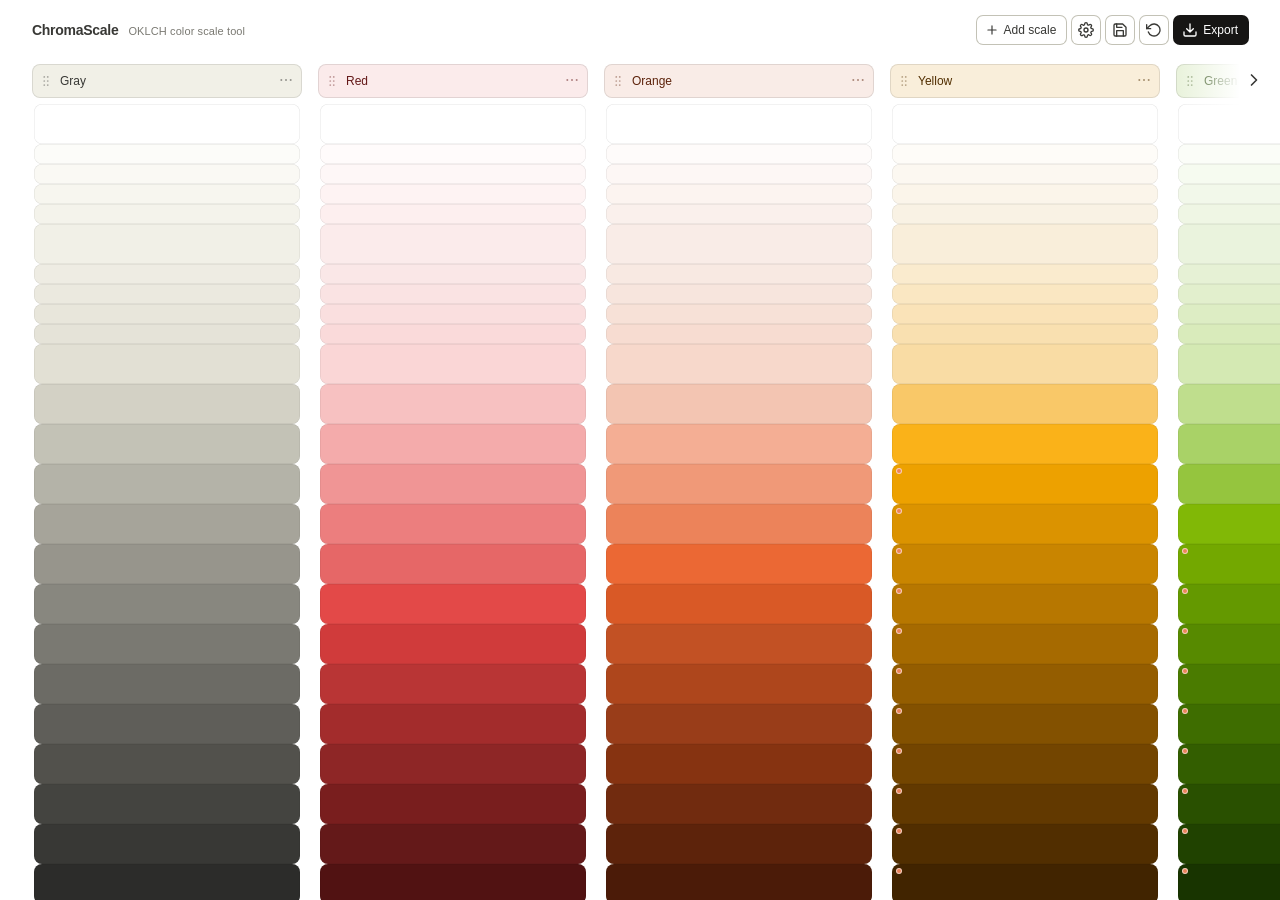
==== commit 1d85ff4a: "Sets infrastructure: SetStore + localStorage migration + auto-save - New sets.js: SetStore class (lo" ====
--- a/index.html
+++ b/index.html
@@ -13,6 +13,7 @@
   <script src="curve-editor.js"></script>
   <script src="scale-manager.js"></script>
   <script src="figma-push.js"></script>
+  <script src="sets.js"></script>
   <script src="ui.js"></script>
 </body>
 </html>
--- a/style.css
+++ b/style.css
@@ -1,103 +1,134 @@
-/* Register theme colors as typed properties so they can be transitioned */
-@property --bg          { syntax: '<color>'; initial-value: #ffffff; inherits: true; }
-@property --bg-subtle   { syntax: '<color>'; initial-value: #fafafa; inherits: true; }
-@property --bg-muted    { syntax: '<color>'; initial-value: #f5f5f5; inherits: true; }
-@property --bg-alt      { syntax: '<color>'; initial-value: #fafafa; inherits: true; }
-@property --hover       { syntax: '<color>'; initial-value: #fafafa; inherits: true; }
-@property --border      { syntax: '<color>'; initial-value: #e8e8e8; inherits: true; }
-@property --border-strong { syntax: '<color>'; initial-value: #d0d0d0; inherits: true; }
-@property --border-hover { syntax: '<color>'; initial-value: #aaaaaa; inherits: true; }
-@property --text        { syntax: '<color>'; initial-value: #111111; inherits: true; }
-@property --text-secondary { syntax: '<color>'; initial-value: #555555; inherits: true; }
-@property --text-muted  { syntax: '<color>'; initial-value: #999999; inherits: true; }
-@property --text-muted-strong { syntax: '<color>'; initial-value: #777777; inherits: true; }
-@property --accent      { syntax: '<color>'; initial-value: #111111; inherits: true; }
-@property --accent-fg   { syntax: '<color>'; initial-value: #ffffff; inherits: true; }
-@property --outline-active { syntax: '<color>'; initial-value: #888888; inherits: true; }
-
-/* Semantic accent colors — sourced from default scale steps */
-@property --warning        { syntax: '<color>'; initial-value: #DB9300; inherits: true; } /* Yellow 300 — A-tier, gamut, out-of-range */
-@property --warning-subtle { syntax: '<color>'; initial-value: #F9EEDA; inherits: true; } /* Yellow 50 */
-@property --warning-fg     { syntax: '<color>'; initial-value: #311A00; inherits: true; } /* Yellow 800 */
-@property --info           { syntax: '<color>'; initial-value: #6250D6; inherits: true; } /* Violet 500 — AA-tier */
-@property --info-subtle    { syntax: '<color>'; initial-value: #EFEDFF; inherits: true; } /* Violet 50 */
-@property --info-fg        { syntax: '<color>'; initial-value: #1D1649; inherits: true; } /* Violet 800 */
-@property --positive       { syntax: '<color>'; initial-value: #199E70; inherits: true; } /* Aqua 400 — AAA-tier */
-@property --positive-subtle { syntax: '<color>'; initial-value: #E2F4ED; inherits: true; } /* Aqua 50 */
-@property --positive-fg    { syntax: '<color>'; initial-value: #022720; inherits: true; } /* Aqua 800 */
-@property --danger         { syntax: '<color>'; initial-value: #D03B3B; inherits: true; } /* Red 450 — delete, fail */
-@property --danger-subtle  { syntax: '<color>'; initial-value: #FBEBEB; inherits: true; } /* Red 50 */
-@property --danger-fg      { syntax: '<color>'; initial-value: #3C0E0E; inherits: true; } /* Red 800 */
-@property --success        { syntax: '<color>'; initial-value: #649900; inherits: true; } /* Green 400 — pass indicator */
-@property --success-subtle { syntax: '<color>'; initial-value: #EAF3DD; inherits: true; } /* Green 50 */
-@property --success-fg     { syntax: '<color>'; initial-value: #102700; inherits: true; } /* Green 800 */
-@property --adjusted       { syntax: '<color>'; initial-value: #3987E5; inherits: true; } /* Blue 400 — L-adjusted steps */
-@property --adjusted-subtle { syntax: '<color>'; initial-value: #E7F1FB; inherits: true; } /* Blue 50 */
-@property --adjusted-fg    { syntax: '<color>'; initial-value: #032042; inherits: true; } /* Blue 800 */
+/* === Typed properties — enables CSS transitions between color values === */
+
+/* Chrome tokens (initial-value = achromatic default scale) */
+@property --bg               { syntax: '<color>'; initial-value: #FFFFFF; inherits: true; }
+@property --bg-subtle        { syntax: '<color>'; initial-value: #F9F9F9; inherits: true; }
+@property --bg-muted         { syntax: '<color>'; initial-value: #ECECEC; inherits: true; }
+@property --bg-alt           { syntax: '<color>'; initial-value: #EFEFEF; inherits: true; }
+@property --hover            { syntax: '<color>'; initial-value: #EFEFEF; inherits: true; }
+@property --border           { syntax: '<color>'; initial-value: #C1C1C1; inherits: true; }
+@property --border-strong    { syntax: '<color>'; initial-value: #A3A3A3; inherits: true; }
+@property --border-hover     { syntax: '<color>'; initial-value: #878787; inherits: true; }
+@property --text             { syntax: '<color>'; initial-value: #383838; inherits: true; }
+@property --text-secondary   { syntax: '<color>'; initial-value: #515151; inherits: true; }
+@property --text-muted       { syntax: '<color>'; initial-value: #797979; inherits: true; }
+@property --text-muted-strong { syntax: '<color>'; initial-value: #5E5E5E; inherits: true; }
+@property --accent           { syntax: '<color>'; initial-value: #151515; inherits: true; }
+@property --accent-fg        { syntax: '<color>'; initial-value: #FFFFFF; inherits: true; }
+@property --accent-100       { syntax: '<color>'; initial-value: #E0E0E0; inherits: true; }
+@property --outline-active   { syntax: '<color>'; initial-value: #5E5E5E; inherits: true; }
+
+/* Semantic role tokens (initial-value = colored fallback for pre-JS render) */
+@property --warning          { syntax: '<color>'; initial-value: #DB9300; inherits: true; }
+@property --warning-subtle   { syntax: '<color>'; initial-value: #F9EEDA; inherits: true; }
+@property --warning-fg       { syntax: '<color>'; initial-value: #311A00; inherits: true; }
+@property --info             { syntax: '<color>'; initial-value: #6250D6; inherits: true; }
+@property --info-subtle      { syntax: '<color>'; initial-value: #EFEDFF; inherits: true; }
+@property --info-fg          { syntax: '<color>'; initial-value: #1D1649; inherits: true; }
+@property --positive         { syntax: '<color>'; initial-value: #199E70; inherits: true; }
+@property --positive-subtle  { syntax: '<color>'; initial-value: #E2F4ED; inherits: true; }
+@property --positive-fg      { syntax: '<color>'; initial-value: #022720; inherits: true; }
+@property --danger           { syntax: '<color>'; initial-value: #D03B3B; inherits: true; }
+@property --danger-subtle    { syntax: '<color>'; initial-value: #FBEBEB; inherits: true; }
+@property --danger-fg        { syntax: '<color>'; initial-value: #3C0E0E; inherits: true; }
+@property --success          { syntax: '<color>'; initial-value: #649900; inherits: true; }
+@property --success-subtle   { syntax: '<color>'; initial-value: #EAF3DD; inherits: true; }
+@property --success-fg       { syntax: '<color>'; initial-value: #102700; inherits: true; }
+@property --adjusted         { syntax: '<color>'; initial-value: #3987E5; inherits: true; }
+@property --adjusted-subtle  { syntax: '<color>'; initial-value: #E7F1FB; inherits: true; }
+@property --adjusted-fg      { syntax: '<color>'; initial-value: #032042; inherits: true; }
 
 *, *::before, *::after { box-sizing: border-box; margin: 0; padding: 0; }
-
-/* Theme transition — only active during mode switch, removed after to prevent flash on page load */
-:root.theme-transitioning {
-  transition:
-    --bg 0.18s ease,
-    --bg-subtle 0.18s ease,
-    --bg-muted 0.18s ease,
-    --bg-alt 0.18s ease,
-    --hover 0.18s ease,
-    --border 0.18s ease,
-    --border-strong 0.18s ease,
-    --border-hover 0.18s ease,
-    --text 0.18s ease,
-    --text-secondary 0.18s ease,
-    --text-muted 0.18s ease,
-    --text-muted-strong 0.18s ease,
-    --accent 0.18s ease,
-    --accent-fg 0.18s ease,
-    --outline-active 0.18s ease;
-}
 
 :root {
   --font-sans: -apple-system, BlinkMacSystemFont, "Segoe UI", Roboto, Helvetica, Arial, sans-serif;
   --font-mono: ui-monospace, "SF Mono", SFMono-Regular, Menlo, Consolas, "Liberation Mono", monospace;
-  --bg: #ffffff;
-  --bg-subtle: #fafafa;
-  --bg-muted: #f5f5f5;
-  --border: #e8e8e8;
-  --border-strong: #d0d0d0;
-  --text: #111;
-  --text-secondary: #555;
-  --text-muted: #999;
-  --text-muted-strong: #777;
-  --accent: #111;
-  --accent-fg: #fff;
-  --border-alpha: rgba(0,0,0,.1);
   --radius: 6px;
   --radius-sm: 4px;
 
-  /* Semantic accents — from default scales */
-  --warning: #DB9300;
-  --warning-subtle: #F9EEDA;
-  --warning-fg: #311A00;
-  --info: #6250D6;
-  --info-subtle: #EFEDFF;
-  --info-fg: #1D1649;
-  --positive: #199E70;
+  /* Tier 1: Default achromatic scale — OKLCH linear lightness, white → black */
+  --default-0:   #FFFFFF;
+  --default-10:  #FCFCFC;
+  --default-20:  #F9F9F9;
+  --default-30:  #F6F6F6;
+  --default-40:  #F2F2F2;
+  --default-50:  #EFEFEF;
+  --default-60:  #ECECEC;
+  --default-70:  #E9E9E9;
+  --default-80:  #E6E6E6;
+  --default-90:  #E3E3E3;
+  --default-100: #E0E0E0;
+  --default-150: #D0D0D0;
+  --default-200: #C1C1C1;
+  --default-250: #B2B2B2;
+  --default-300: #A3A3A3;
+  --default-350: #959595;
+  --default-400: #878787;
+  --default-450: #797979;
+  --default-500: #6B6B6B;
+  --default-550: #5E5E5E;
+  --default-600: #515151;
+  --default-650: #444444;
+  --default-700: #383838;
+  --default-750: #2C2C2C;
+  --default-800: #202020;
+  --default-810: #1E1E1E;
+  --default-820: #1C1C1C;
+  --default-830: #1A1A1A;
+  --default-840: #171717;
+  --default-850: #151515;
+  --default-860: #131313;
+  --default-870: #111111;
+  --default-880: #0F0F0F;
+  --default-890: #0D0D0D;
+  --default-900: #0B0B0B;
+
+  /* Tier 2: Semantic tokens — gap from bg (step 0) determines contrast tier */
+  --bg:              var(--default-0);
+  --bg-subtle:       var(--default-20);
+  --bg-muted:        var(--default-60);
+  --bg-alt:          var(--default-50);
+  --hover:           var(--default-50);
+  --border-subtle:   var(--default-150);          /* 150 gap */
+  --border:          var(--default-200);          /* 200 gap */
+  --border-strong:   var(--default-300);          /* 300 gap */
+  --border-hover:    var(--default-400);          /* 400 gap — 3:1 */
+  --text-muted:      var(--default-450);          /* 450 gap */
+  --text-muted-strong: var(--default-550);        /* 550 gap */
+  --text-secondary:  var(--default-600);          /* 600 gap */
+  --text:            var(--default-700);          /* 700 gap */
+  --accent:          var(--default-850);
+  --accent-fg:       var(--default-0);
+  --accent-100:      var(--default-100);
+  --outline-active:  var(--default-550);
+
+  /* Alpha-based utilities (not step-derived) */
+  --inset-border: rgba(0,0,0,0.1);
+  --hover-overlay: rgba(0,0,0,0.08);
+
+  /* Semantic roles — colorful defaults, JS overrides with named scale colors */
+  --warning:         #DB9300;
+  --warning-subtle:  #F9EEDA;
+  --warning-fg:      #311A00;
+  --info:            #6250D6;
+  --info-subtle:     #EFEDFF;
+  --info-fg:         #1D1649;
+  --positive:        #199E70;
   --positive-subtle: #E2F4ED;
-  --positive-fg: #022720;
-  --danger: #D03B3B;
-  --danger-subtle: #FBEBEB;
-  --danger-fg: #3C0E0E;
-  --success: #649900;
-  --success-subtle: #EAF3DD;
-  --success-fg: #102700;
-  --adjusted: #3987E5;
+  --positive-fg:     #022720;
+  --danger:          #D03B3B;
+  --danger-subtle:   #FBEBEB;
+  --danger-fg:       #3C0E0E;
+  --success:         #649900;
+  --success-subtle:  #EAF3DD;
+  --success-fg:      #102700;
+  --adjusted:        #3987E5;
   --adjusted-subtle: #E7F1FB;
-  --adjusted-fg: #032042;
-}
-
-html, body { 
-  height: 100%; 
+  --adjusted-fg:     #032042;
+}
+
+html, body {
+  block-size: 100%;
   font-family: var(--font-sans); 
   color: var(--text); 
   background: var(--bg);
@@ -109,7 +140,7 @@
 #app {
   display: flex;
   flex-direction: column;
-  height: 100vh;
+  block-size: 100vh;
   overflow: hidden;
 }
 
@@ -119,41 +150,39 @@
   display: flex;
   align-items: center;
   justify-content: space-between;
-  padding: 8px 20px;
-  border-bottom: 1px solid var(--border);
+  padding-block: 16px 0; padding-inline: 32px;
   flex-shrink: 0;
   background: var(--bg);
-  z-index: 10;
-}
-
-.header-left { display: flex; align-items: baseline; gap: 10px; min-width: 0; }
+  z-index: 20;
+}
+
+.header-left { display: flex; align-items: baseline; gap: 10px; min-inline-size: 0; }
 .app-title { font-size: 14px; font-weight: 700; letter-spacing: -0.02em; white-space: nowrap; }
 .app-subtitle { font-size: 11px; color: var(--text-muted); font-weight: 400; letter-spacing: 0.01em; white-space: nowrap; }
-.header-center { position: absolute; left: 50%; transform: translateX(-50%); }
 .header-actions { display: flex; gap: 6px; }
 .settings-wrap { position: relative; }
 .settings-popover {
   position: absolute;
-  top: calc(100% + 6px);
-  right: 0;
+  inset-block-start: calc(100% + 6px);
+  inset-inline-end: 0;
   background: var(--bg);
   border: 1px solid var(--border);
   border-radius: var(--radius);
   box-shadow: 0 8px 24px rgba(0,0,0,0.12);
   z-index: 1000;
-  min-width: 240px;
+  min-inline-size: 240px;
 }
 .settings-section:not(:first-child) {
-  border-top: 1px solid var(--border);
+  border-block-start: 1px solid var(--border);
 }
 .settings-popover-header {
-  padding: 10px 14px 0;
+  padding-block: 10px 0; padding-inline: 14px;
   font-size: 12px;
   font-weight: 700;
   color: var(--text);
 }
 .settings-popover-body {
-  padding: 8px 14px 10px;
+  padding-block: 8px 10px; padding-inline: 14px;
   display: flex;
   flex-direction: column;
   gap: 10px;
@@ -174,16 +203,25 @@
   font-weight: 400;
 }
 .settings-row .control-input {
-  width: 70px;
-  flex-shrink: 0;
-}
+  inline-size: 70px;
+  flex-shrink: 0;
+}
+.settings-warning {
+  font-size: 11px;
+  line-height: 1.4;
+  color: var(--danger, #c53333);
+  padding-block: 6px; padding-inline: 8px;
+  background: var(--danger-subtle, #fceded);
+  border-radius: var(--radius);
+}
+.settings-warning[hidden] { display: none; }
 
 /* === Buttons === */
 .btn {
   display: inline-flex;
   align-items: center;
   gap: 5px;
-  padding: 5px 10px;
+  padding-block: 5px; padding-inline: 10px;
   border: none;
   border-radius: var(--radius);
   background: var(--bg);
@@ -208,8 +246,8 @@
 .btn:hover {
   background: var(--bg);
   box-shadow:
-    0 0 0 2px var(--bg),
-    0 0 0 3px var(--border-hover, var(--border-strong)),
+    0 0 0 1px var(--bg),
+    0 0 0 2px var(--border-hover, var(--border-strong)),
     0 0 0 0px transparent,
     0 0 0 0px transparent;
   transition:
@@ -258,24 +296,24 @@
   box-shadow: none;
 }
 .btn-ghost:hover { background: var(--bg-muted); color: var(--text); box-shadow: none; }
-.btn > svg:first-child { margin-left: -2px; }
-.btn-icon-only { padding: 0 6px; line-height: 0; height: 28px; }
-.btn-icon-only > svg:first-child { margin-left: 0; }
+.btn > svg:first-child { margin-inline-start: -2px; }
+.btn-icon-only { padding-block: 0; padding-inline: 6px; line-height: 0; block-size: 28px; }
+.btn-icon-only > svg:first-child { margin-inline-start: 0; }
 .btn-icon-only:disabled { opacity: 0.3; cursor: default; pointer-events: none; }
 /* === Popover + Anchor Positioning Tooltips === */
 /* Base: position: fixed with JS-set custom properties as fallback for older browsers.
    Enhanced: CSS anchor positioning (Chrome 125+, Firefox 131+, Safari 18+) overrides. */
 #shared-tooltip {
   position: fixed;
-  top: var(--tip-top, -9999px);
-  left: var(--tip-left, -9999px);
+  inset-block-start: var(--tip-top, -9999px);
+  inset-inline-start: var(--tip-left, -9999px);
   translate: -50% 0;
   margin: 0;
-  margin-top: -6px;
+  margin-block-start: -6px;
   pointer-events: none;
   background: var(--accent);
   color: var(--accent-fg);
-  padding: 4px 8px;
+  padding-block: 4px; padding-inline: 8px;
   border: none;
   border-radius: 6px;
   font-family: var(--font-sans);
@@ -285,20 +323,20 @@
   letter-spacing: 0.005em;
   white-space: nowrap;
   box-shadow: 0 4px 12px rgba(0,0,0,0.12), 0 1px 3px rgba(0,0,0,0.08);
-  max-width: 260px;
+  max-inline-size: 260px;
 }
 
 /* Enhanced: CSS Anchor Positioning */
 @supports (anchor-name: --x) {
   #shared-tooltip {
-    top: auto;
-    left: auto;
+    inset-block-start: auto;
+    inset-inline-start: auto;
     position-anchor: --tip-anchor;
     inset: auto;
-    bottom: anchor(top);
-    left: anchor(center);
-    margin-top: 0;
-    margin-bottom: 6px;
+    inset-block-end: anchor(top);
+    inset-inline-start: anchor(center);
+    margin-block-start: 0;
+    margin-block-end: 6px;
     position-try-fallbacks: flip-block;
   }
 }
@@ -310,8 +348,8 @@
   display: inline-flex;
   align-items: center;
   justify-content: center;
-  width: 24px;
-  height: 24px;
+  inline-size: 24px;
+  block-size: 24px;
   border: none;
   background: transparent;
   border-radius: var(--radius-sm);
@@ -326,32 +364,38 @@
 .scale-more-wrap {
   position: relative;
   flex-shrink: 0;
-  margin-right: 0px;
+  margin-inline-end: 0px;
 }
 .btn-more {
-  color: var(--text-muted);
-  transition: color 0.12s;
-}
-.btn-more:hover {
-  color: var(--text-muted-strong);
-}
+  color: inherit;
+  opacity: 0.5;
+  transition: opacity 0.12s, background 0.12s;
+}
+.btn-more:hover,
 .btn-more.active,
 .scale-more-wrap:has(.scale-dropdown) .btn-more {
-  background: var(--bg-muted);
-  color: var(--text);
+  background: var(--border-subtle);
+  opacity: 0.75;
 }
 .scale-dropdown {
   position: absolute;
-  top: calc(100% + 4px);
-  right: 0;
+  inset-block-start: calc(100% + 4px);
+  inset-inline-end: 0;
   z-index: 200;
-  min-width: 180px;
+  min-inline-size: 180px;
   background: var(--bg);
   border: 1px solid var(--border);
   border-radius: var(--radius);
   box-shadow: 0 8px 24px rgba(0,0,0,0.12), 0 2px 6px rgba(0,0,0,0.06);
   padding: 4px;
   animation: dropdownIn 0.12s ease-out;
+  /* Reset to default scale — don't inherit column's palette */
+  --bg:            var(--default-0);
+  --bg-muted:      var(--default-60);
+  --border:        var(--default-200);
+  --text:          var(--default-700);
+  --text-secondary: var(--default-600);
+  --text-muted:    var(--default-450);
 }
 @keyframes dropdownIn {
   from { opacity: 0; transform: translateY(-4px) scale(0.97); }
@@ -360,8 +404,8 @@
   display: flex;
   align-items: center;
   gap: 8px;
-  width: 100%;
-  padding: 6px 10px;
+  inline-size: 100%;
+  padding-block: 6px; padding-inline: 10px;
   border: none;
   background: transparent;
   border-radius: 4px;
@@ -369,7 +413,7 @@
   font-family: var(--font-sans);
   font-size: 12px;
   color: var(--text);
-  text-align: left;
+  text-align: start;
   transition: background 0.1s;
 }
 .dropdown-item:hover:not(:disabled) {
@@ -405,41 +449,76 @@
   color: var(--danger);
 }
 .dropdown-divider {
-  height: 1px;
+  block-size: 1px;
   background: var(--border);
-  margin: 4px 0;
-}
-body.dark-mode .scale-dropdown {
-  box-shadow: 0 8px 24px rgba(0,0,0,0.4), 0 2px 6px rgba(0,0,0,0.2);
-}
-body.dark-mode .dropdown-item-danger:hover:not(:disabled) {
-  background: color-mix(in srgb, var(--danger) 12%, transparent);
-}
-
+  margin-block: 4px; margin-inline: 0;
+}
 /* === Scales Container === */
+.scales-wrapper {
+  position: relative;
+  flex: 1;
+  min-block-size: 0;
+  display: flex;
+}
+
 .scales-container {
   display: flex;
-  gap: 0;
-  overflow-x: scroll;
+  gap: 16px;
+  padding: 16px  16px 0;
+  overflow-x: auto;
   overflow-y: hidden;
   flex: 1;
-  min-height: 0;
-  border-bottom: 1px solid var(--border);
-  padding: 0;
+  min-block-size: 0;
+  scroll-snap-type: inline mandatory;
+  scroll-padding-inline: 32px;
+  scrollbar-width: none;
+}
+.scales-container::-webkit-scrollbar { display: none; }
+
+.scroll-arrow {
+  position: absolute;
+  inset-block-start: 0;
+  block-size: 72px;
+  inline-size: 100px;
+  z-index: 10;
+  display: flex;
+  align-items: center;
+  border: none;
+  cursor: pointer;
+  color: var(--text);
+  background: none;
+}
+.scroll-arrow-left {
+  inset-inline-start: 0;
+  padding-inline-start: 16px;
+  padding-inline-end: 64px;
+  justify-content: flex-start;
+  background: linear-gradient(to right, var(--bg) 40%, transparent);
+}
+.scroll-arrow-right {
+  inset-inline-end: 0;
+  padding-inline-start: 64px;
+  padding-inline-end: 16px;
+  justify-content: flex-end;
+  background: linear-gradient(to left, var(--bg) 40%, transparent);
+}
+.scroll-arrow[hidden] { display: none; }
+
+.scroll-sentinel {
+  flex: 0 0 1px;
+  block-size: 1px;
 }
 
 /* === Scale Column === */
 .scale-column {
-  min-width: 240px;
-  flex: 1 0 240px;
-  border-right: 1px solid var(--border);
+  position: relative;
+  min-inline-size: 270px;
+  flex: 1 0 270px;
+  scroll-snap-align: start;
   display: flex;
   flex-direction: column;
-  overflow: clip;
-  overflow-clip-margin: 40px;
-  transition: background 0.12s, box-shadow 0.2s ease, padding 0.2s ease, opacity 0.2s ease;
-}
-.scale-column:hover { background: var(--hover); }
+  transition: box-shadow 0.2s ease, opacity 0.2s ease;
+}
 .scale-column.dimmed {
   opacity: 0.35;
   pointer-events: auto;
@@ -447,44 +526,40 @@
 .scale-column.dimmed:hover { opacity: 0.55; }
 .scale-column.selected,
 .scale-column.source-active {
-  background: var(--bg-subtle);
-  border-radius: 12px;
-  box-shadow: 0 0 0 8px var(--scale-step0, var(--bg)), inset 0 0 0 2px var(--outline-active);
-  padding: 2px;
   z-index: 2;
   position: relative;
 }
-.scale-column.selected .scale-header,
-.scale-column.source-active .scale-header {
-  border-bottom-color: var(--outline-active);
-  border-bottom-width: 2px;
-}
 
 .scale-header {
-  display: flex;
-  align-items: center;
-  justify-content: space-between;
-  padding: 6px 6px 6px 0;
-  border-bottom: 1px solid var(--border);
-  flex-shrink: 0;
+  flex-shrink: 0;
+  padding-block: 4px; padding-inline: 0;
+}
+
+.scale-header-bar {
+  display: flex;
+  align-items: center;
   gap: 4px;
+  padding: 4px;
+  border-radius: 8px;
+  box-shadow: inset 0 0 0 1px var(--inset-border);
+  background: var(--bg-alt);
+  color: var(--text);
 }
 
 .drag-handle {
   display: flex;
   align-items: center;
   justify-content: center;
-  width: 20px;
-  height: 24px;
+  inline-size: 20px;
+  block-size: 24px;
   flex-shrink: 0;
   cursor: grab;
-  color: var(--text-muted);
-  opacity: 1;
-  margin-right: -8px;
-  transition: color 0.12s;
+  color: inherit;
+  opacity: 0.4;
+  transition: opacity 0.12s;
 }
 .drag-handle:hover {
-  color: var(--text-muted-strong);
+  opacity: 0.65;
 }
 .drag-handle:active {
   cursor: grabbing;
@@ -493,17 +568,39 @@
 .scale-column.dragging {
   opacity: 0.4;
 }
-.scale-column.drag-over-left {
-  box-shadow: inset 3px 0 0 var(--accent);
-}
-.scale-column.drag-over-right {
-  box-shadow: inset -3px 0 0 var(--accent);
+
+.drag-indicator {
+  position: absolute;
+  inset-block-start: 0;
+  inline-size: 2px;
+  pointer-events: none;
+  z-index: 20;
+  display: none;
+}
+.drag-indicator.visible {
+  display: block;
+}
+.drag-indicator-line {
+  position: absolute;
+  inset-inline-start: 0;
+  inline-size: 2px;
+  background: var(--accent-100, var(--border-strong));
+  border-radius: 1px;
+}
+.drag-indicator-icon {
+  position: absolute;
+  inset-inline-start: 50%;
+  transform: translate(-50%, -50%);
+  color: var(--accent-100, var(--border-strong));
+  display: flex;
+  align-items: center;
+  justify-content: center;
 }
 
 .header-badge {
   font-size: 9px;
   font-weight: 600;
-  padding: 1px 5px;
+  padding-block: 1px; padding-inline: 5px;
   border-radius: 8px;
   white-space: nowrap;
   flex-shrink: 0;
@@ -514,73 +611,19 @@
   border: none;
   background: transparent;
   font-family: var(--font-sans);
-  font-size: 13px;
-  font-weight: 600;
-  color: var(--text);
-  padding: 2px 4px;
+  font-size: 12px;
+  font-weight: 500;
+  color: inherit;
+  padding: 4px;
+  margin-inline-start: -4px;
   border-radius: var(--radius-sm);
-  width: 100%;
-  min-width: 0;
+  flex: 1;
+  min-inline-size: 0;
   outline: none;
 }
-.scale-name-input:focus { background: var(--bg); box-shadow: 0 0 0 1.5px var(--border-strong); }
-
-/* === Source Colors Button === */
-.source-colors-wrap {
-  position: relative;
-  flex-shrink: 0;
-  padding: 4px 10px;
-  border-bottom: 1px solid var(--border);
-  display: flex;
-  align-items: center;
-  justify-content: center;
-  gap: 6px;
-}
-
-.btn-source-colors {
-  display: flex;
-  align-items: center;
-  flex: 1;
-  gap: 5px;
-  padding: 2px 6px;
-  border: 1px solid var(--border);
-  border-radius: var(--radius-sm);
-  background: var(--bg);
-  cursor: pointer;
-  font-family: var(--font-sans);
-  font-size: 10px;
-  color: var(--text-muted);
-  transition: all 0.12s;
-  white-space: nowrap;
-}
-.btn-source-colors:hover {
-  border-color: var(--border-strong);
-  color: var(--text-secondary);
-  background: var(--bg-muted);
-}
-
-.source-swatches-row {
-  display: flex;
-  gap: 1px;
-  align-items: center;
-}
-
-.source-mini-swatch {
-  width: 8px;
-  height: 8px;
-  border-radius: 2px;
-  border: 0.5px solid var(--border);
-  flex-shrink: 0;
-}
-
-.source-more {
-  font-size: 8px;
-  color: var(--text-muted);
-  margin-left: 2px;
-}
-
-.source-label {
-  font-weight: 500;
+.scale-header-bar .scale-name-input:focus {
+  background: var(--hover-overlay);
+  box-shadow: 0 0 0 1.5px var(--inset-border);
 }
 
 /* === Source Colors Panel (full-column takeover) === */
@@ -588,6 +631,15 @@
   position: absolute;
   inset: 0;
   z-index: 10;
+  /* Reset to default scale — don't inherit column's palette */
+  --bg:            var(--default-0);
+  --bg-muted:      var(--default-60);
+  --border:        var(--default-200);
+  --border-strong: var(--default-300);
+  --border-hover:  var(--default-400);
+  --text:          var(--default-700);
+  --text-secondary: var(--default-600);
+  --text-muted:    var(--default-450);
   background: var(--bg);
   display: flex;
   flex-direction: column;
@@ -611,7 +663,7 @@
 
 .source-panel-gradient {
   flex-shrink: 0;
-  margin: 8px 0 8px 8px;
+  margin-block: 8px; margin-inline: 4px;
   border-radius: 8px;
   border: 1px solid var(--border);
 }
@@ -620,7 +672,7 @@
   flex: 1;
   display: flex;
   flex-direction: column;
-  min-width: 0;
+  min-inline-size: 0;
   overflow: hidden;
 }
 
@@ -628,7 +680,7 @@
   display: flex;
   flex-direction: row;
   flex: 1;
-  min-height: 0;
+  min-block-size: 0;
   overflow: hidden;
 }
 
@@ -636,8 +688,7 @@
   display: flex;
   align-items: center;
   justify-content: space-between;
-  padding: 6px 10px;
-  border-bottom: 1px solid var(--border);
+  padding-block: 6px; padding-inline: 4px;
   flex-shrink: 0;
 }
 
@@ -648,22 +699,22 @@
 }
 
 .source-panel-list {
-  padding: 8px 10px;
+  padding-block: 8px; padding-inline: 8px 0;
   display: flex;
   flex-direction: column;
   gap: 4px;
   flex: 1;
   overflow-y: auto;
-  min-height: 0;
+  min-block-size: 0;
 }
 
 .source-panel .out-of-range-note {
-  margin: 0 10px 4px;
+  margin-block: 0 4px; margin-inline: 0;
   flex-shrink: 0;
 }
 
 .source-panel-footer {
-  padding: 8px 10px 8px;
+  padding-block: 8px; padding-inline: 4px;
   flex-shrink: 0;
   display: flex;
   justify-content: center;
@@ -677,8 +728,8 @@
 }
 
 .color-swatch-input {
-  width: 20px;
-  height: 20px;
+  inline-size: 20px;
+  block-size: 20px;
   border-radius: var(--radius-sm);
   border: 1px solid var(--border);
   cursor: pointer;
@@ -690,18 +741,18 @@
 .native-color-picker {
   position: absolute;
   inset: -4px;
-  width: calc(100% + 8px);
-  height: calc(100% + 8px);
+  inline-size: calc(100% + 8px);
+  block-size: calc(100% + 8px);
   opacity: 0;
   cursor: pointer;
 }
 
 .hex-input {
   flex: 1;
-  min-width: 0;
+  min-inline-size: 0;
   border: 1px solid var(--border);
   border-radius: var(--radius-sm);
-  padding: 2px 5px;
+  padding-block: 2px; padding-inline: 5px;
   font-family: var(--font-mono);
   font-size: 10px;
   background: var(--bg);
@@ -734,34 +785,37 @@
   background: var(--warning-subtle);
   border: 1px solid var(--warning);
   border-radius: var(--radius-sm);
-  padding: 2px 6px;
-  margin-top: 2px;
+  padding-block: 2px; padding-inline: 6px;
+  margin-block-start: 2px;
   line-height: 1.4;
 }
 
-.btn-add-color { font-size: 11px; padding: 5px 8px; width: 100%; justify-content: center; }
-.btn-remove-color { width: 20px; height: 20px; }
+.btn-add-color { font-size: 11px; padding-block: 5px; padding-inline: 8px; inline-size: 100%; justify-content: center; }
+.btn-remove-color { inline-size: 20px; block-size: 20px; }
 
 /* === Swatch Area === */
 .swatch-area {
   position: relative;
   display: flex;
-  gap: 0;
+  flex-direction: column;
   flex: 1;
-  min-height: 0;
+  min-block-size: 0;
   overflow-y: auto;
   border-radius: inherit;
 }
-
-.gradient-strip {
-  flex-shrink: 0;
-  border-right: 1px solid var(--border);
+.swatch-area::after {
+  content: '';
+  flex-shrink: 0;
+  block-size: 24px;
 }
 
 .swatch-list {
   flex: 1;
   display: flex;
   flex-direction: column;
+  gap: 0;
+  position: relative;
+  padding: 2px;
 }
 
 .swatch-list .swatch-row {
@@ -769,94 +823,79 @@
 }
 .swatch-list .swatch-row.minor {
   flex: 0.55;
+  max-block-size: 24px;
 }
 
 .swatch-divider {
-  height: 1px;
+  block-size: 1px;
   background: var(--border);
   margin: 0;
   flex-shrink: 0;
 }
 
-/* Compact swatch rows — major steps taller, minor steps shorter */
+/* Compact swatch rows — full-width color blocks */
 .swatch-row {
-  display: flex;
-  align-items: center;
-  gap: 5px;
-  padding: 2px 8px;
-  flex-shrink: 0;
-  min-height: 32px;
-  border-bottom: 1px solid var(--border);
-  transition: background 0.08s;
-}
-.swatch-row:last-child { border-bottom: none; }
-.swatch-row:hover {
-  background: var(--bg-subtle);
+  position: relative;
+  display: flex;
+  align-items: center;
+  padding: 0;
+  gap: 0;
   border-radius: 8px;
-  box-shadow: inset 0 0 0 1.5px var(--outline-active);
-  z-index: 1;
-  position: relative;
-  border-color: transparent;
-}
-.swatch-row.minor:hover {
-  border-radius: 5px;
-}
-
-/* Minor steps are more compact */
+  min-block-size: 40px;
+  box-shadow: inset 0 0 0 0.5px var(--inset-border), 0 0 0 0px transparent;
+  overflow: hidden;
+  transition: box-shadow 0.1s cubic-bezier(0.2, 0, 0, 1);
+}
+
+/* Minor steps are shorter via flex ratio in .swatch-list */
 .swatch-row.minor {
-  min-height: 16px;
-  max-height: 20px;
-  padding: 1px 8px 1px 22px;
-}
-.swatch-row.minor .step-label {
-  font-weight: 400;
-  color: var(--text-muted);
-}
-.swatch-row.minor .swatch-color {
-  width: 12px;
-  height: 12px;
-  border-radius: 4px;
-}
-
-/* Adjusted steps get subtle highlight */
-.swatch-row.adjusted {
-  background: color-mix(in srgb, var(--adjusted) 4%, transparent);
-}
-
-.swatch-color {
-  width: 26px;
-  height: 26px;
-  border-radius: 6px;
-  box-shadow: inset 0 0 0 1px var(--border-alpha);
-  flex-shrink: 0;
-  position: relative;
-}
-
-.gamut-dot {
+  min-block-size: 20px;
+}
+
+.swatch-overlay {
   position: absolute;
-  top: -3px;
-  right: -3px;
-  width: 6px;
-  height: 6px;
-  border-radius: 50%;
-  background: var(--warning);
-  border: 1px solid var(--bg);
-}
-
+  inset: 0;
+  display: flex;
+  align-items: center;
+  justify-content: space-between;
+  padding-block: 8px; padding-inline: 16px 8px;
+  opacity: 0;
+  transition: opacity 0.15s;
+  border-radius: inherit;
+  pointer-events: none;
+  color: var(--swatch-text);
+}
+
+.scale-column:hover .swatch-overlay,
+.scale-column.selected .swatch-overlay {
+  opacity: 1;
+  pointer-events: auto;
+}
+
+.gamut-dot,
 .adjusted-dot {
   position: absolute;
-  bottom: -3px;
-  right: -3px;
-  width: 6px;
-  height: 6px;
+  inset-inline-start: 4px;
+  inline-size: 6px;
+  block-size: 6px;
   border-radius: 50%;
+  border: 1px solid rgba(255,255,255,0.6);
+  z-index: 1;
+}
+
+.gamut-dot {
+  inset-block-start: 4px;
+  background: var(--warning);
+}
+
+.adjusted-dot {
+  inset-block-end: 4px;
   background: var(--adjusted);
-  border: 1px solid var(--bg);
 }
 
 .swatch-info {
   flex: 1;
-  min-width: 0;
+  min-inline-size: 0;
   display: flex;
   flex-direction: column;
   gap: 0;
@@ -871,8 +910,8 @@
 .step-label {
   font-weight: 600;
   font-size: 10px;
-  color: var(--text);
-  width: 28px;
+  color: inherit;
+  inline-size: 28px;
   flex-shrink: 0;
   font-variant-numeric: tabular-nums;
 }
@@ -880,14 +919,16 @@
 .hex-value {
   font-family: var(--font-mono);
   font-size: 10px;
-  color: var(--text-muted);
+  color: inherit;
+  opacity: 0.8;
   letter-spacing: 0.01em;
 }
 
 .swatch-oklch {
   font-family: var(--font-mono);
   font-size: 8px;
-  color: var(--text-muted);
+  color: inherit;
+  opacity: 0.7;
   letter-spacing: 0.02em;
   line-height: 1.2;
 }
@@ -895,12 +936,12 @@
 /* === Toast Notification === */
 .toast-notification {
   position: fixed;
-  bottom: 24px;
-  left: 50%;
+  inset-block-end: 24px;
+  inset-inline-start: 50%;
   transform: translateX(-50%) translateY(20px);
   background: var(--text);
   color: var(--bg);
-  padding: 8px 20px;
+  padding-block: 8px; padding-inline: 20px;
   border-radius: 8px;
   font-size: 13px;
   font-weight: 500;
@@ -917,114 +958,21 @@
 .toast-notification.toast-error {
   background: var(--danger);
 }
-body.dark-mode .toast-notification.toast-error {
-  background: #D14D49; /* Red dark-500 */
-  color: #fff;
-}
-
-/* === Mode Toggle === */
-.mode-toggle {
-  display: flex;
-  gap: 2px;
-  border-radius: 8px;
-  padding: 2px;
-  background: var(--bg-muted);
-  position: relative;
-}
-.mode-slider {
-  position: absolute;
-  top: 2px;
-  border-radius: 6px;
-  background: var(--bg);
-  box-shadow: 0 1px 3px rgba(0,0,0,0.08), 0 0 0 1px rgba(0,0,0,0.04);
-  pointer-events: none;
-  z-index: 0;
-  transition: left 0.18s cubic-bezier(0.4, 0, 0.2, 1), width 0.18s cubic-bezier(0.4, 0, 0.2, 1);
-}
-body.dark-mode .mode-slider {
-  box-shadow: 0 1px 3px rgba(0,0,0,0.3), 0 0 0 1px var(--border);
-}
-.mode-btn {
-  position: relative;
-  z-index: 1;
-  display: flex;
-  align-items: center;
-  gap: 5px;
-  padding: 5px 10px;
-  font-size: 12px;
-  font-weight: 400;
-  border: none;
-  background: transparent;
-  color: var(--text-muted);
-  cursor: pointer;
-  border-radius: 6px;
-  transition: color 0.25s ease;
-}
-.mode-btn .mode-label {
-  transition: font-weight 0.2s ease;
-}
-.mode-btn.active {
-  color: var(--text);
-}
-.mode-btn.active .mode-label {
-  font-weight: 600;
-}
-.mode-btn:not(.active):hover {
-  color: var(--text);
-}
-/* Icon switching: outline shown by default, filled when active */
-.mode-icon {
-  display: flex;
-  align-items: center;
-  transition: opacity 0.2s ease, transform 0.2s ease;
-}
-.mode-icon-filled {
-  position: absolute;
-  left: 12px;
-  opacity: 0;
-  transform: scale(0.7);
-}
-.mode-icon-outline {
-  opacity: 1;
-  transform: scale(1);
-}
-.mode-btn.active .mode-icon-filled {
-  opacity: 1;
-  transform: scale(1);
-}
-.mode-btn.active .mode-icon-outline {
-  opacity: 0;
-  transform: scale(0.7);
-}
-/* Dark mode: stronger shadows for elevated surfaces */
-body.dark-mode .settings-popover {
-  box-shadow: 0 8px 24px rgba(0,0,0,0.4), 0 2px 6px rgba(0,0,0,0.2);
-}
-body.dark-mode .modal {
-  box-shadow: 0 20px 60px rgba(0,0,0,0.5), 0 0 0 1px var(--border);
-}
-body.dark-mode .scale-column.selected,
-body.dark-mode .scale-column.source-active {
-  box-shadow: 0 0 0 8px var(--scale-step0, var(--bg)), inset 0 0 0 2px var(--outline-active);
-}
-/* dark-mode .mode-btn.active box-shadow moved to .mode-slider */
-body.dark-mode ::selection { background: rgba(255,255,255,0.12); }
-
 /* === Curve panel close button === */
-#btn-close-curve { margin-right: -6px; }
+#btn-close-curve { margin-inline-end: -6px; }
 .btn-close-panel {
   display: flex;
   align-items: center;
   justify-content: center;
-  width: 28px;
-  height: 28px;
+  inline-size: 28px;
+  block-size: 28px;
   border: none;
   border-radius: 6px;
   background: transparent;
   color: var(--text-muted);
   cursor: pointer;
   padding: 0;
-  margin-left: 8px;
+  margin-inline-start: 8px;
   transition: background 0.12s, color 0.12s;
 }
 .btn-close-panel:hover {
@@ -1037,10 +985,9 @@
   display: flex;
   gap: 2px;
   align-items: center;
-  margin-left: auto;
+  flex-shrink: 0;
   opacity: 0;
   transition: opacity 0.12s;
-  flex-shrink: 0;
 }
 .swatch-row:hover .swatch-actions {
   opacity: 1;
@@ -1049,64 +996,51 @@
   display: flex;
   align-items: center;
   justify-content: center;
-  width: 22px;
-  height: 22px;
+  inline-size: 22px;
+  block-size: 22px;
   border: none;
   border-radius: 4px;
   background: transparent;
-  color: var(--text-muted);
+  color: var(--swatch-text);
   cursor: pointer;
   padding: 0;
   transition: background 0.12s, color 0.12s;
 }
 .swatch-action-btn:hover {
-  background: var(--bg-muted);
-  color: var(--text);
+  background: var(--swatch-bg-hover);
+  color: var(--swatch-text-hover);
 }
 
 /* === Contrast hover highlights === */
 .swatch-row.hover-source {
-  background: var(--bg-muted) !important;
   z-index: 2;
   position: relative;
-}
-
-/* Steps below any WCAG threshold — show badge but dim */
+  box-shadow: inset 0 0 0 0.5px var(--inset-border), 0 0 0 2px var(--hover-outline, var(--text-secondary));
+}
+
+/* Steps below any WCAG threshold — dim */
 .swatch-row.contrast-none {
   position: relative;
   opacity: 0.5;
 }
 
-/* A — 3:1 (large text) — gap ≥ 400 */
-.swatch-row.contrast-a {
-  position: relative;
-  background: color-mix(in srgb, var(--warning) 8%, transparent) !important;
-  box-shadow: inset 3px 0 0 var(--warning);
-}
-
-/* AA — 4.5:1 (normal text) — gap ≥ 500 */
-.swatch-row.contrast-aa {
-  position: relative;
-  background: color-mix(in srgb, var(--info) 8%, transparent) !important;
-  box-shadow: inset 3px 0 0 var(--info);
-}
-
-/* AAA — 7:1 (enhanced) — gap ≥ 600 */
+/* Contrast tier rows — no borders, just positioning for badges */
+.swatch-row.contrast-a,
+.swatch-row.contrast-aa,
 .swatch-row.contrast-aaa {
   position: relative;
-  background: color-mix(in srgb, var(--positive) 8%, transparent) !important;
-  box-shadow: inset 3px 0 0 var(--positive);
-}
-
+}
+
+/* Contrast ratio badges — uniform color */
 .contrast-ratio-badge {
   position: absolute;
-  right: 4px;
-  top: 50%;
+  inset-inline-end: 4px;
+  inset-block-start: 50%;
   transform: translateY(-50%);
   font-family: var(--font-mono);
   font-size: 9px;
   font-weight: 600;
-  padding: 1px 5px;
+  padding-block: 1px; padding-inline: 5px;
   border-radius: 6px;
   line-height: 1.3;
   white-space: nowrap;
@@ -1114,82 +1048,58 @@
   pointer-events: none;
 }
 
-.contrast-none .contrast-ratio-badge {
-  background: var(--bg-muted);
-  color: var(--text-muted);
-}
-
-.contrast-a .contrast-ratio-badge {
-  background: var(--warning-subtle);
-  color: var(--warning-fg);
-}
-
-.contrast-aa .contrast-ratio-badge {
-  background: var(--info-subtle);
-  color: var(--info-fg);
-}
-
-.contrast-aaa .contrast-ratio-badge {
-  background: var(--positive-subtle);
-  color: var(--positive-fg);
-}
-
-/* Zone boundary labels */
-.contrast-zone-label {
+/* Vertical contrast zone pills in the gap between columns */
+.contrast-zone-pill {
   position: absolute;
-  right: 4px;
-  top: -1px;
-  font-size: 8px;
+  right: -15px;
+  width: 14px;
+  border-radius: 8px;
+  display: flex;
+  align-items: center;
+  padding: 8px 0;
+  z-index: 5;
+  pointer-events: none;
+  writing-mode: vertical-lr;
+  text-orientation: mixed;
+  transform: rotate(180deg);
+  font-size: 10px;
   font-weight: 700;
-  letter-spacing: 0.04em;
+  letter-spacing: 0.06em;
   text-transform: uppercase;
-  padding: 0 4px;
-  line-height: 1.4;
-  border-radius: 0 0 3px 3px;
-  z-index: 4;
-  pointer-events: none;
-}
-
-.zone-label-a {
+  text-box-trim: both;
+  text-box-edge: cap;
+  color: #fff;
+  overflow: hidden;
+  gap: 3px;
+}
+.contrast-zone-pill .pill-tier {
+  flex-shrink: 0;
+}
+.contrast-zone-pill .pill-ratio {
+  flex: 1;
+  min-block-size: 0;
+  overflow: hidden;
+  text-overflow: ellipsis;
+  white-space: nowrap;
+}
+.contrast-zone-pill.pill-a {
   background: var(--warning);
-  color: #fff;
-}
-
-.zone-label-aa {
+}
+.contrast-zone-pill.pill-aa {
   background: var(--info);
-  color: #fff;
-}
-
-.zone-label-aaa {
+}
+.contrast-zone-pill.pill-aaa {
   background: var(--positive);
-  color: #fff;
-}
-
-/* Dark mode: contrast ratio badges */
-body.dark-mode .contrast-none .contrast-ratio-badge {
-  background: rgba(255, 255, 255, 0.08);
-  color: rgba(255, 255, 255, 0.4);
-}
-body.dark-mode .contrast-a .contrast-ratio-badge {
-  background: color-mix(in srgb, var(--warning) 20%, transparent);
-  color: #AB7018; /* Yellow dark-500 */
-}
-body.dark-mode .contrast-aa .contrast-ratio-badge {
-  background: color-mix(in srgb, var(--info) 20%, transparent);
-  color: #938EFF; /* Violet dark-600 */
-}
-body.dark-mode .contrast-aaa .contrast-ratio-badge {
-  background: color-mix(in srgb, var(--positive) 20%, transparent);
-  color: #61AB92; /* Aqua dark-600 */
 }
 
 /* === Curve Panel === */
 .curve-panel {
-  border-top: 1px solid var(--border);
-  padding: 10px 20px 14px;
+  border-block-start: 1px solid var(--border);
+  padding-block: 10px 14px; padding-inline: 20px;
   background: var(--bg-subtle);
-  flex-shrink: 0;
-  max-height: 44vh;
+  box-shadow: 0 -8px 32px rgba(0, 0, 0, 0.2);
+  flex-shrink: 0;
+  max-block-size: 60vh;
   overflow-y: auto;
   /* Slide animation */
   animation: curveSlideUp 0.22s cubic-bezier(0.22, 0.61, 0.36, 1) both;
@@ -1199,19 +1109,19 @@
   animation: curveSlideDown 0.18s cubic-bezier(0.55, 0.06, 0.68, 0.19) both;
 }
 @keyframes curveSlideUp {
-  from { opacity: 0; transform: translateY(16px); max-height: 0; padding-top: 0; padding-bottom: 0; }
-  to   { opacity: 1; transform: translateY(0);    max-height: 44vh; padding-top: 10px; padding-bottom: 14px; }
+  from { opacity: 0; transform: translateY(16px); max-block-size: 0; padding-block-start: 0; padding-block-end: 0; }
+  to   { opacity: 1; transform: translateY(0);    max-block-size: 60vh; padding-block-start: 10px; padding-block-end: 14px; }
 }
 @keyframes curveSlideDown {
-  from { opacity: 1; transform: translateY(0);    max-height: 44vh; padding-top: 10px; padding-bottom: 14px; }
-  to   { opacity: 0; transform: translateY(16px); max-height: 0; padding-top: 0; padding-bottom: 0; }
+  from { opacity: 1; transform: translateY(0);    max-block-size: 60vh; padding-block-start: 10px; padding-block-end: 14px; }
+  to   { opacity: 0; transform: translateY(16px); max-block-size: 0; padding-block-start: 0; padding-block-end: 0; }
 }
 
 .curve-panel-header {
   display: flex;
   align-items: center;
   justify-content: space-between;
-  margin-bottom: 4px;
+  margin-block-end: 4px;
 }
 
 .curve-panel-title-wrap {
@@ -1229,10 +1139,10 @@
 .control-group { display: flex; align-items: center; gap: 6px; }
 .control-label { font-size: 11px; color: var(--text-muted); font-weight: 500; }
 .control-input {
-  width: 60px;
+  inline-size: 60px;
   border: 1px solid var(--border);
   border-radius: var(--radius-sm);
-  padding: 3px 6px;
+  padding-block: 3px; padding-inline: 6px;
   font-family: var(--font-mono);
   font-size: 11px;
   background: var(--bg);
@@ -1241,10 +1151,18 @@
 }
 .control-input:focus { border-color: var(--accent); }
 
+.curve-sidebar-wrap {
+  display: flex;
+  flex-direction: column;
+  justify-content: space-between;
+  max-inline-size: 240px;
+}
+
 .curve-help {
   font-size: 10px;
   color: var(--text-muted);
-  margin-bottom: 8px;
+  margin-block-start: 8px;
+  text-align: start;
 }
 
 .curve-panel-content {
@@ -1254,49 +1172,63 @@
 
 .curve-canvas-container {
   flex: 1;
-  min-width: 0;
+  min-inline-size: 0;
+  position: relative;
 }
 .curve-canvas {
   background: var(--bg-subtle);
   border: 1px solid var(--border);
 }
+.curve-point-input {
+  position: absolute;
+  inline-size: 56px;
+  transform: translate(-50%, -50%);
+  border: 1px solid var(--border);
+  border-radius: var(--radius-sm);
+  padding-block: 2px; padding-inline: 4px;
+  font-family: var(--font-mono);
+  font-size: 11px;
+  background: var(--bg);
+  color: var(--text);
+  text-align: center;
+  outline: none;
+  box-shadow: 0 2px 8px rgba(0,0,0,0.15);
+  z-index: 10;
+}
+.curve-point-input:focus { border-color: var(--accent); }
 
 /* === Validation Sidebar === */
 .validation-section {
-  width: 200px;
+  inline-size: 200px;
   flex-shrink: 0;
   overflow-y: auto;
-  max-height: 240px;
+  max-block-size: 380px;
 }
 
 .constraint-status {
   display: flex;
   flex-wrap: wrap;
   gap: 4px;
-  margin-bottom: 8px;
+  margin-block-end: 8px;
 }
 
 .status-badge {
   font-size: 10px;
   font-weight: 600;
-  padding: 2px 8px;
+  padding-block: 2px; padding-inline: 8px;
   border-radius: 10px;
 }
 .status-badge.pass { background: var(--success-subtle); color: var(--success-fg); }
 .status-badge.fail { background: var(--danger-subtle); color: var(--danger-fg); }
 .status-badge.adjusted { background: var(--adjusted-subtle); color: var(--adjusted-fg); }
-body.dark-mode .status-badge.pass { background: color-mix(in srgb, var(--success) 15%, transparent); color: #599107; /* Green dark-500 */ }
-body.dark-mode .status-badge.fail { background: color-mix(in srgb, var(--danger) 15%, transparent); color: #D14D49; /* Red dark-500 */ }
-body.dark-mode .status-badge.adjusted { background: color-mix(in srgb, var(--adjusted) 15%, transparent); color: #3A7FD6; /* Blue dark-500 */ }
-
-.validation-details { margin-bottom: 6px; }
+.validation-details { margin-block-end: 6px; }
 
 .validation-summary-row {
   display: flex;
   align-items: center;
   justify-content: space-between;
   cursor: pointer;
-  padding: 3px 0;
+  padding-block: 3px; padding-inline: 0;
   user-select: none;
   list-style: none;
 }
@@ -1305,7 +1237,7 @@
   content: '▸';
   font-size: 9px;
   color: var(--text-muted);
-  margin-right: 4px;
+  margin-inline-end: 4px;
   transition: transform 0.15s;
 }
 details[open] > .validation-summary-row::before { transform: rotate(90deg); }
@@ -1315,33 +1247,30 @@
 .validation-summary {
   font-size: 9px;
   font-weight: 500;
-  padding: 1px 5px;
+  padding-block: 1px; padding-inline: 5px;
   border-radius: 8px;
 }
 .validation-summary.all-pass { background: var(--success-subtle); color: var(--success-fg); }
 .validation-summary.has-fails { background: var(--danger-subtle); color: var(--danger-fg); }
-body.dark-mode .validation-summary.all-pass { background: color-mix(in srgb, var(--success) 15%, transparent); color: #599107; }
-body.dark-mode .validation-summary.has-fails { background: color-mix(in srgb, var(--danger) 15%, transparent); color: #D14D49; }
-
 .contrast-list {
   display: flex;
   flex-direction: column;
   border: 1px solid var(--border);
   border-radius: var(--radius);
   overflow: hidden;
-  max-height: 160px;
+  max-block-size: 160px;
   overflow-y: auto;
 }
 
 .contrast-item {
   display: flex;
   align-items: center;
-  padding: 2px 6px;
+  padding-block: 2px; padding-inline: 6px;
   font-size: 10px;
-  border-bottom: 1px solid var(--border);
+  border-block-end: 1px solid var(--border);
   gap: 4px;
 }
-.contrast-item:last-child { border-bottom: none; }
+.contrast-item:last-child { border-block-end: none; }
 .contrast-item.contrast-fail { background: var(--danger-subtle); }
 .contrast-item.ci-more {
   color: var(--text-muted);
@@ -1350,7 +1279,7 @@
 }
 
 .ci-pair {
-  width: 60px;
+  inline-size: 60px;
   flex-shrink: 0;
   color: var(--text-secondary);
   font-variant-numeric: tabular-nums;
@@ -1366,31 +1295,12 @@
 }
 
 .ci-status {
-  width: 14px;
+  inline-size: 14px;
   text-align: center;
   font-size: 10px;
 }
 .ci-pass { color: var(--success); }
 .ci-fail { color: var(--danger); font-weight: 600; }
-body.dark-mode .ci-pass { color: #599107; /* Green dark-500 */ }
-body.dark-mode .ci-fail { color: #D14D49; /* Red dark-500 */ }
-
-/* Dark mode: danger items */
-body.dark-mode .dropdown-item-danger { color: #D14D49; /* Red dark-500 */ }
-body.dark-mode .dropdown-item-danger .dropdown-item-icon { color: #D14D49; }
-body.dark-mode .dropdown-item-danger:hover:not(:disabled) .dropdown-item-icon { color: #D14D49; }
-
-/* Dark mode: out-of-range warning */
-body.dark-mode .out-of-range-note {
-  color: #AB7018; /* Yellow dark-500 */
-  background: color-mix(in srgb, var(--warning) 10%, transparent);
-  border-color: color-mix(in srgb, var(--warning) 25%, transparent);
-}
-
-/* Dark mode: contrast fail row */
-body.dark-mode .contrast-item.contrast-fail {
-  background: color-mix(in srgb, var(--danger) 8%, transparent);
-}
 
 /* === Export Modal === */
 .modal-overlay {
@@ -1412,9 +1322,9 @@
   background: var(--bg);
   border-radius: 16px;
   box-shadow: 0 20px 60px rgba(0,0,0,0.2), 0 0 0 1px rgba(0,0,0,0.06);
-  width: 580px;
-  max-width: 90vw;
-  max-height: 80vh;
+  inline-size: 580px;
+  max-inline-size: 90vw;
+  max-block-size: 80vh;
   overflow: hidden;
   display: flex;
   flex-direction: column;
@@ -1425,33 +1335,33 @@
   display: flex;
   align-items: center;
   justify-content: space-between;
-  padding: 14px 16px;
-  border-bottom: 1px solid var(--border);
+  padding-block: 14px; padding-inline: 16px;
+  border-block-end: 1px solid var(--border);
 }
 
 .modal-title { font-size: 14px; font-weight: 600; }
-.btn-close-modal { width: 28px; height: 28px; }
+.btn-close-modal { inline-size: 28px; block-size: 28px; }
 
 .modal-tabs {
   display: flex;
-  padding: 0 16px;
-  border-bottom: 1px solid var(--border);
+  padding-block: 0; padding-inline: 16px;
+  border-block-end: 1px solid var(--border);
 }
 
 .modal-tab {
-  padding: 8px 14px;
+  padding-block: 8px; padding-inline: 14px;
   font-size: 12px;
   font-weight: 500;
   color: var(--text-muted);
   background: none;
   border: none;
-  border-bottom: 2px solid transparent;
+  border-block-end: 2px solid transparent;
   cursor: pointer;
   font-family: var(--font-sans);
-  margin-bottom: -1px;
+  margin-block-end: -1px;
 }
 .modal-tab:hover { color: var(--text); }
-.modal-tab.active { color: var(--text); border-bottom-color: var(--accent); }
+.modal-tab.active { color: var(--text); border-block-end-color: var(--accent); }
 
 .modal-body { padding: 16px; overflow-y: auto; }
 
@@ -1459,24 +1369,43 @@
   background: var(--bg-muted);
   border: 1px solid var(--border);
   border-radius: var(--radius);
-  padding: 12px 14px;
+  padding-block: 12px; padding-inline: 14px;
   font-family: var(--font-mono);
   font-size: 11px;
   line-height: 1.6;
   overflow-x: auto;
   white-space: pre;
-  max-height: 300px;
+  max-block-size: 300px;
   overflow-y: auto;
-  margin-bottom: 10px;
+  margin-block-end: 10px;
 }
 
 .export-note {
   font-size: 11px;
   color: var(--text-muted);
-  margin-bottom: 8px;
+  margin-block-end: 8px;
   line-height: 1.5;
 }
 .export-note strong { color: var(--text-secondary); }
+
+.export-version-selector {
+  display: flex;
+  align-items: center;
+  gap: 8px;
+  margin-block-end: 10px;
+  font-size: 12px;
+  color: var(--text-secondary);
+}
+.export-select {
+  font-family: var(--font-sans);
+  font-size: 12px;
+  padding-block: 3px; padding-inline: 8px;
+  border: 1px solid var(--border);
+  border-radius: var(--radius);
+  background: var(--bg-muted);
+  color: var(--text);
+  cursor: pointer;
+}
 
 .export-actions {
   display: flex;
@@ -1492,7 +1421,7 @@
 }
 
 /* === Scrollbar — hidden until hovered/scrolling === */
-::-webkit-scrollbar { width: 5px; height: 5px; }
+::-webkit-scrollbar { inline-size: 5px; block-size: 5px; }
 ::-webkit-scrollbar-track { background: transparent; }
 ::-webkit-scrollbar-thumb { background: transparent; border-radius: 3px; transition: background 0.2s; }
 *:hover::-webkit-scrollbar-thumb { background: var(--border); }
@@ -1505,24 +1434,24 @@
 
 /* === Figma API Panel === */
 .figma-api-panel { font-size: 12px; }
-.fap-section { margin-bottom: 16px; }
-.fap-section:last-child { margin-bottom: 0; }
+.fap-section { margin-block-end: 16px; }
+.fap-section:last-child { margin-block-end: 0; }
 .fap-section-title {
   display: flex; align-items: center; gap: 5px;
   font-size: 11px; font-weight: 600; text-transform: uppercase;
   letter-spacing: 0.05em; color: var(--text-muted);
-  margin-bottom: 10px; padding-bottom: 6px;
-  border-bottom: 1px solid var(--border);
+  margin-block-end: 10px; padding-block-end: 6px;
+  border-block-end: 1px solid var(--border);
 }
 .fap-section-title svg { opacity: 0.5; }
-.fap-field { margin-bottom: 10px; }
-.fap-field:last-child { margin-bottom: 0; }
+.fap-field { margin-block-end: 10px; }
+.fap-field:last-child { margin-block-end: 0; }
 .fap-label {
   display: block; font-size: 11px; font-weight: 500;
-  color: var(--text-secondary); margin-bottom: 4px;
+  color: var(--text-secondary); margin-block-end: 4px;
 }
 .fap-input {
-  width: 100%; padding: 6px 10px;
+  inline-size: 100%; padding-block: 6px; padding-inline: 10px;
   border: 1px solid var(--border); border-radius: var(--radius-sm);
   background: var(--bg); color: var(--text);
   font-family: var(--font-sans); font-size: 12px;
@@ -1533,15 +1462,15 @@
   box-shadow: 0 0 0 2px rgba(0,0,0,0.05);
 }
 .fap-input-mono { font-family: var(--font-mono); font-size: 11px; }
-.fap-input-sm { width: 160px; padding: 4px 8px; font-size: 11px; }
+.fap-input-sm { inline-size: 160px; padding-block: 4px; padding-inline: 8px; font-size: 11px; }
 .fap-input-row { display: flex; gap: 4px; }
 .fap-input-row .fap-input { flex: 1; }
 .fap-hint {
-  font-size: 10px; color: var(--text-muted); margin-top: 4px;
+  font-size: 10px; color: var(--text-muted); margin-block-start: 4px;
   display: flex; align-items: center; gap: 4px; flex-wrap: wrap;
 }
 .fap-hint code {
-  font-family: var(--font-mono); font-size: 10px; padding: 0 3px;
+  font-family: var(--font-mono); font-size: 10px; padding-block: 0; padding-inline: 3px;
   background: var(--bg-muted); border-radius: 2px;
 }
 .fap-hint-sep { opacity: 0.4; }
@@ -1552,28 +1481,28 @@
   font-size: 10px; cursor: pointer;
 }
 .fap-checkbox-label input[type="checkbox"] {
-  width: 12px; height: 12px; margin: 0; accent-color: var(--accent);
+  inline-size: 12px; block-size: 12px; margin: 0; accent-color: var(--accent);
 }
 .fap-naming-preview {
   display: flex; flex-wrap: wrap; gap: 4px;
-  padding: 6px 8px; background: var(--bg-muted);
+  padding-block: 6px; padding-inline: 8px; background: var(--bg-muted);
   border-radius: var(--radius-sm); border: 1px solid var(--border);
 }
 .fap-naming-preview code {
   font-family: var(--font-mono); font-size: 10px;
-  background: var(--bg); padding: 1px 5px;
+  background: var(--bg); padding-block: 1px; padding-inline: 5px;
   border-radius: 3px; border: 1px solid var(--border);
 }
 
 /* Step presets */
-.fap-step-presets { display: flex; gap: 6px; margin-bottom: 10px; }
-.fap-preset-btn { flex: 1; justify-content: center; font-size: 12px; padding: 8px 14px; }
-.fap-step-picker { margin-top: 8px; }
+.fap-step-presets { display: flex; gap: 6px; margin-block-end: 10px; }
+.fap-preset-btn { flex: 1; justify-content: center; font-size: 12px; padding-block: 8px; padding-inline: 14px; }
+.fap-step-picker { margin-block-start: 8px; }
 .fap-step-chips {
-  display: flex; flex-wrap: wrap; gap: 3px; margin-bottom: 8px;
+  display: flex; flex-wrap: wrap; gap: 3px; margin-block-end: 8px;
 }
 .fap-step-chip {
-  padding: 2px 7px; font-size: 10px; font-family: var(--font-mono);
+  padding-block: 2px; padding-inline: 7px; font-size: 10px; font-family: var(--font-mono);
   border: 1px solid var(--border); border-radius: 4px;
   background: var(--bg); color: var(--text-muted);
   cursor: pointer; transition: all 0.1s; line-height: 1.5;
@@ -1585,32 +1514,32 @@
 }
 .fap-step-chip.major { font-weight: 600; }
 .fap-add-step-row { display: flex; gap: 6px; align-items: center; }
-.btn-sm { padding: 3px 10px; font-size: 11px; }
+.btn-sm { padding-block: 3px; padding-inline: 10px; font-size: 11px; }
 
 /* Summary */
-.fap-summary { 
+.fap-summary {
   background: var(--bg-muted); border-radius: var(--radius);
-  padding: 10px 12px; border: 1px solid var(--border);
-}
-.fap-summary-line { font-size: 12px; color: var(--text-secondary); margin-bottom: 6px; }
+  padding-block: 10px; padding-inline: 12px; border: 1px solid var(--border);
+}
+.fap-summary-line { font-size: 12px; color: var(--text-secondary); margin-block-end: 6px; }
 .fap-summary-count { font-weight: 600; color: var(--text); font-variant-numeric: tabular-nums; }
 .fap-summary-dim { opacity: 0.6; }
 .fap-scales-list { display: flex; flex-wrap: wrap; gap: 4px; }
 .fap-scale-chip {
-  font-size: 10px; padding: 1px 7px;
+  font-size: 10px; padding-block: 1px; padding-inline: 7px;
   background: var(--bg); border: 1px solid var(--border);
   border-radius: 10px; color: var(--text-secondary);
 }
 
 /* Actions */
-.fap-actions { display: flex; gap: 8px; margin-top: 14px; }
-.fap-push-btn { flex: 1; justify-content: center; padding: 8px 16px; font-size: 12px; font-weight: 600; }
+.fap-actions { display: flex; gap: 8px; margin-block-start: 14px; }
+.fap-push-btn { flex: 1; justify-content: center; padding-block: 8px; padding-inline: 16px; font-size: 12px; font-weight: 600; }
 .fap-push-btn:disabled { opacity: 0.6; cursor: wait; }
-.fap-curl-btn { flex-shrink: 0; padding: 8px 14px; font-size: 12px; }
+.fap-curl-btn { flex-shrink: 0; padding-block: 8px; padding-inline: 14px; font-size: 12px; }
 
 /* Status */
 .fap-status {
-  display: none; margin-top: 10px; padding: 8px 10px;
+  display: none; margin-block-start: 10px; padding-block: 8px; padding-inline: 10px;
   border-radius: var(--radius-sm); font-size: 11px; line-height: 1.5;
 }
 .fap-status a { color: inherit; font-weight: 600; }
@@ -1618,11 +1547,11 @@
 .fap-status-success { background: color-mix(in srgb, var(--success) 12%, transparent); color: var(--text); border: 1px solid color-mix(in srgb, var(--success) 25%, transparent); }
 .fap-status-error { background: color-mix(in srgb, var(--danger) 12%, transparent); color: var(--text); border: 1px solid color-mix(in srgb, var(--danger) 25%, transparent); }
 .fap-curl-output {
-  margin-top: 6px; padding: 8px;
+  margin-block-start: 6px; padding: 8px;
   background: var(--bg); border: 1px solid var(--border);
   border-radius: var(--radius-sm); font-family: var(--font-mono);
   font-size: 10px; white-space: pre-wrap; word-break: break-all;
-  max-height: 120px; overflow-y: auto;
+  max-block-size: 120px; overflow-y: auto;
 }
 
 /* Spinner animation */
@@ -1630,4 +1559,4 @@
 
 /* Inline SVG icons */
 .swatch-action-btn svg, .btn-icon svg, .btn svg, .dropdown-item-icon svg,
-.mode-icon svg, .drag-handle svg { vertical-align: middle; }
+.drag-handle svg { vertical-align: middle; }
